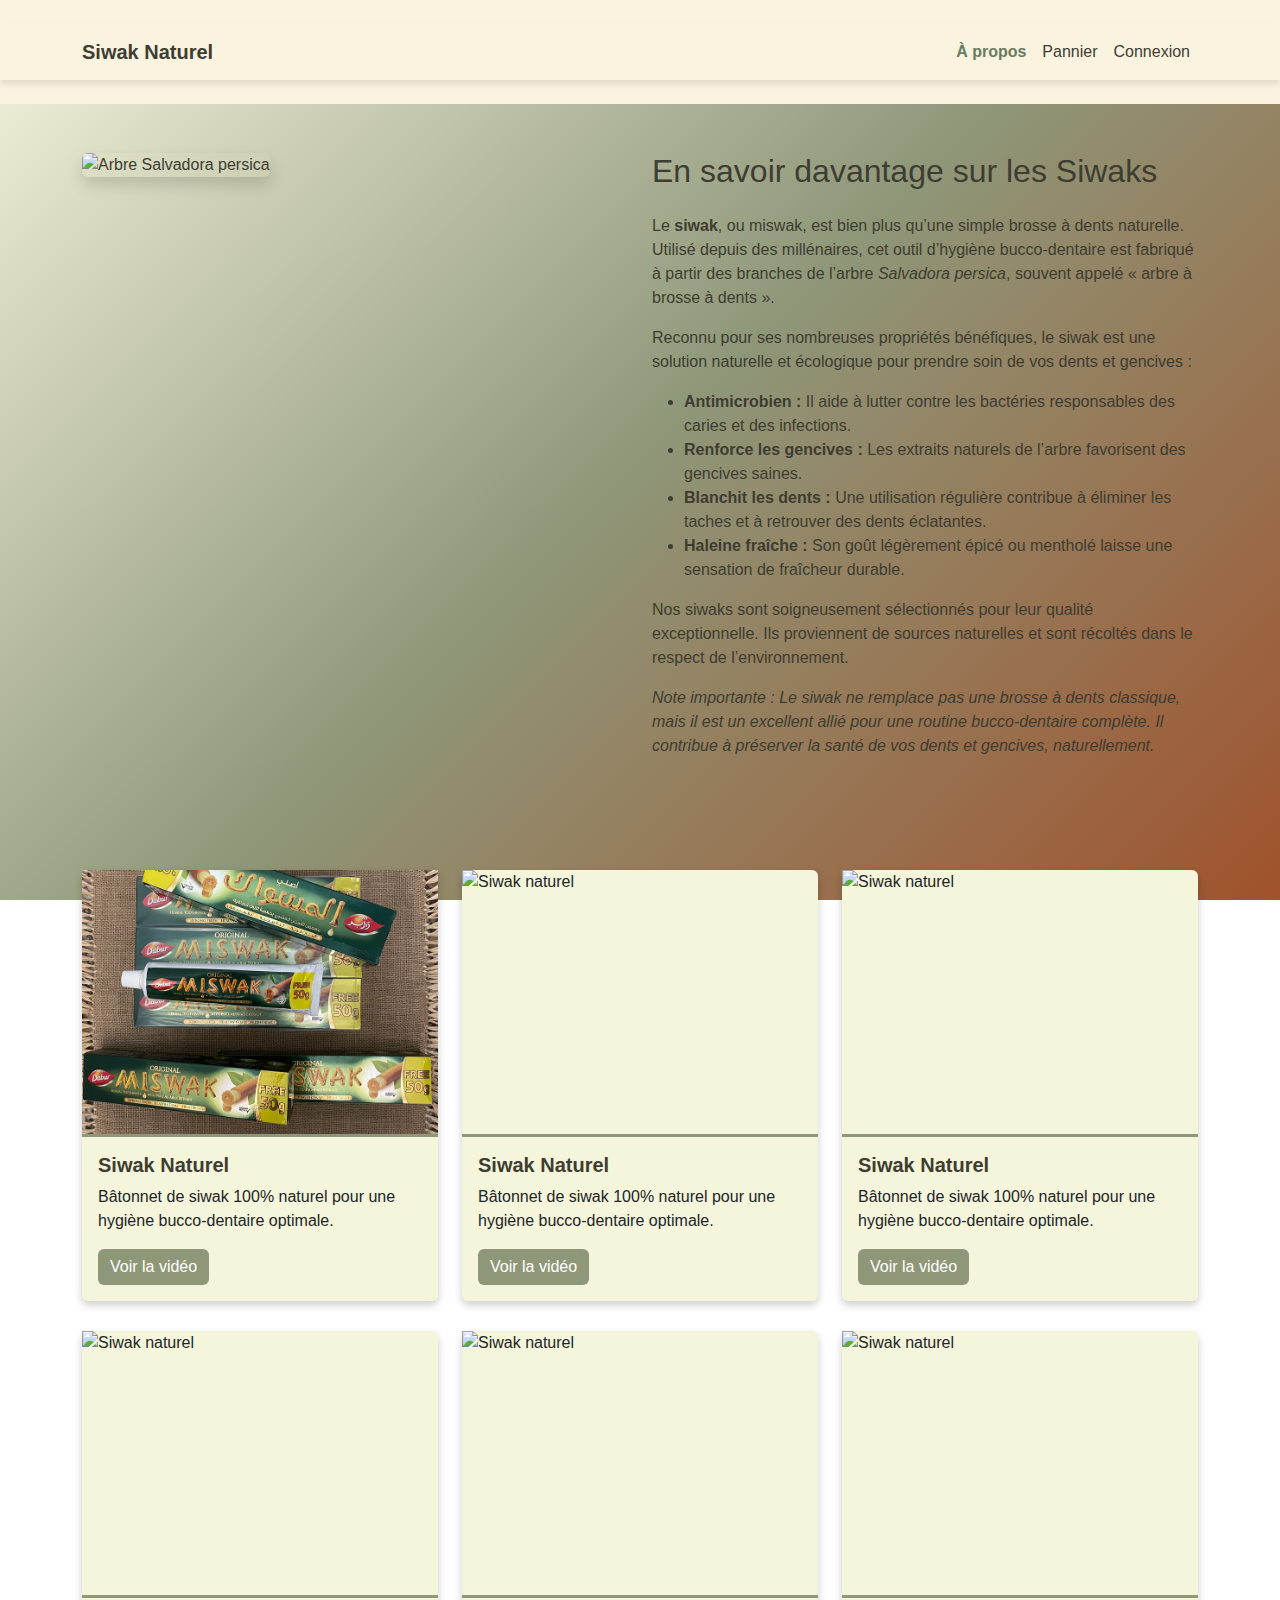
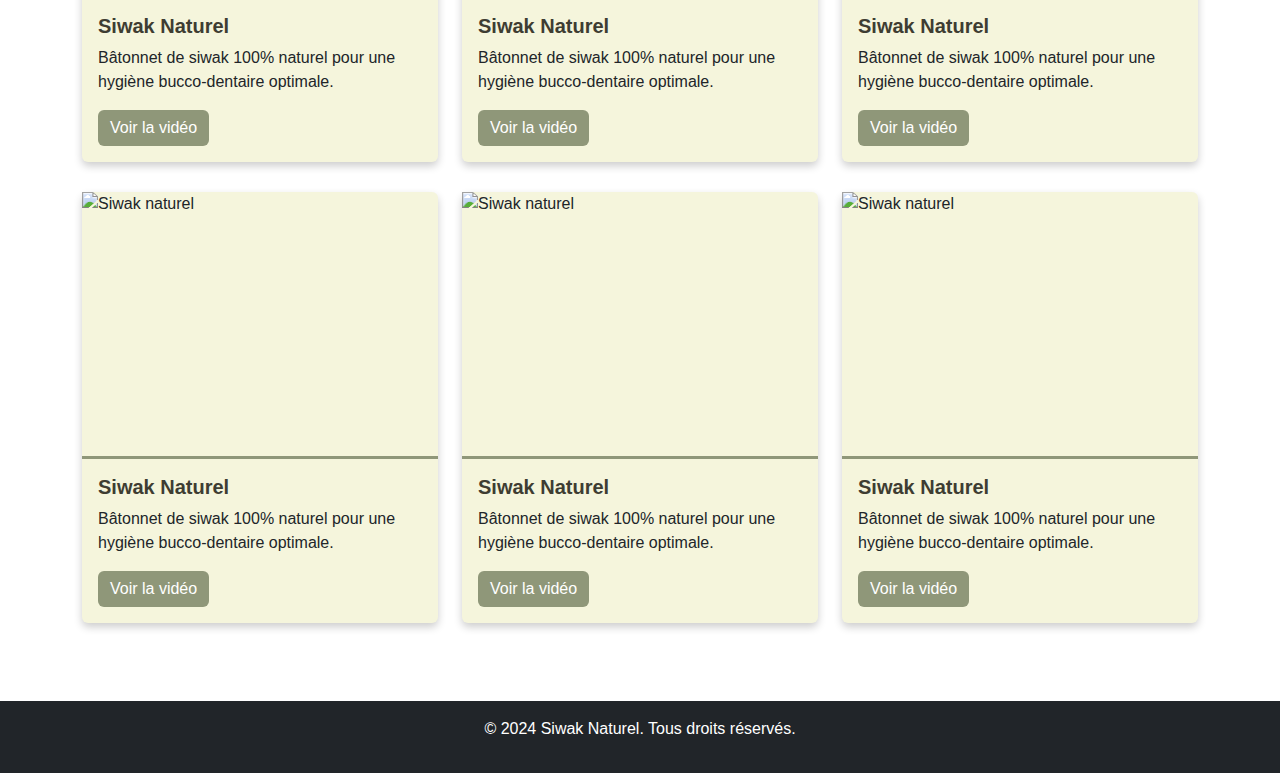
==== index.html @ 23291b92 "first commit" ====
<!DOCTYPE html>
<html lang="fr">

<head>
    <meta charset="UTF-8">
    <meta name="viewport" content="width=device-width, initial-scale=1.0">
    <title>E-commerce - Siwak</title>
    <link href="https://cdn.jsdelivr.net/npm/bootstrap@5.3.0-alpha1/dist/css/bootstrap.min.css" rel="stylesheet">
    <link rel="stylesheet" href="/css/style.css">
</head>

<body>
    <header class="custom-header text-white text-center py-4">
        <nav class="navbar navbar-expand-lg navbar-light custom-navbar">
            <div class="container">
                <a class="navbar-brand" href="#">Siwak Naturel</a>
                <button class="navbar-toggler" type="button" data-bs-toggle="collapse" data-bs-target="#navbarNav" aria-controls="navbarNav" aria-expanded="false" aria-label="Toggle navigation">
                    <span class="navbar-toggler-icon"></span>
                </button>
                <div class="collapse navbar-collapse" id="navbarNav">
                    <ul class="navbar-nav ms-auto">
                        <li class="nav-item">
                            <a class="nav-link active" href="#about">À propos</a>
                        </li>
                        <li class="nav-item">
                            <a class="nav-link" href="#products">Pannier</a>
                        </li>
                        <li class="nav-item">
                            <a class="nav-link" href="#contact">Connexion</a>
                        </li>
                    </ul>
                </div>
            </div>
        </nav>
        
    </header>

    <section id="about" class="py-5">
        <div class="container">
            <div class="row">
                <div class="col-md-6">
                    <img src="https://img.freepik.com/photos-premium/arbre-fleurs-qui-disent-pale-lui_1257213-5179.jpg?w=360" alt="Arbre Salvadora persica" class="img-fluid rounded shadow">
                </div>
                <div class="col-md-6">
                    <h2 class="mb-4">En savoir davantage sur les Siwaks</h2>
                    <p>
                        Le <strong>siwak</strong>, ou miswak, est bien plus qu’une simple brosse à dents naturelle.
                        Utilisé depuis des millénaires, cet outil d’hygiène bucco-dentaire est fabriqué à partir des
                        branches de l’arbre <em>Salvadora persica</em>, souvent appelé « arbre à brosse à dents ».
                    </p>
                    <p>
                        Reconnu pour ses nombreuses propriétés bénéfiques, le siwak est une solution naturelle et
                        écologique pour prendre soin de vos dents et gencives :
                    </p>
                    <ul>
                        <li><strong>Antimicrobien :</strong> Il aide à lutter contre les bactéries responsables des
                            caries et des infections.</li>
                        <li><strong>Renforce les gencives :</strong> Les extraits naturels de l’arbre favorisent des
                            gencives saines.</li>
                        <li><strong>Blanchit les dents :</strong> Une utilisation régulière contribue à éliminer les
                            taches et à retrouver des dents éclatantes.</li>
                        <li><strong>Haleine fraîche :</strong> Son goût légèrement épicé ou mentholé laisse une
                            sensation de fraîcheur durable.</li>
                    </ul>
                    <p>
                        Nos siwaks sont soigneusement sélectionnés pour leur qualité exceptionnelle. Ils proviennent de
                        sources naturelles et sont récoltés dans le respect de l’environnement.
                    </p>
                    <p class="fst-italic">
                        Note importante : Le siwak ne remplace pas une brosse à dents classique, mais il est un
                        excellent allié pour une routine bucco-dentaire complète. Il contribue à préserver la santé de
                        vos dents et gencives, naturellement.
                    </p>
                </div>
            </div>
    </section>

    <main class="container my-5">
        <div class="row">
            <div class="col-md-4">
                <div class="card">
                    <div class="product-image">
                        <img src="/image/dentifrice.webp" class="img-default" alt="Siwak naturel">
                        <img src="/image/dent.webp" class="img-hover" alt="Siwak naturel - vue différente">
                    </div>
                    <div class="card-body">
                        <h5 class="card-title">Siwak Naturel</h5>
                        <p class="card-text">Bâtonnet de siwak 100% naturel pour une hygiène bucco-dentaire optimale.</p>
                        <a href="assets/siwak1.mp4" target="_blank" class="btn btn-primary">Voir la vidéo</a>
                    </div>
                </div>
            </div>
            

            <div class="col-md-4">
                <div class="card">
                    <div class="product-image">
                        <img src="assets/siwak1.jpg" class="img-default" alt="Siwak naturel">
                        <img src="assets/siwak-hover1.jpg" class="img-hover" alt="Siwak naturel - vue différente">
                    </div>
                    <div class="card-body">
                        <h5 class="card-title">Siwak Naturel</h5>
                        <p class="card-text">Bâtonnet de siwak 100% naturel pour une hygiène bucco-dentaire optimale.</p>
                        <a href="assets/siwak1.mp4" target="_blank" class="btn btn-primary">Voir la vidéo</a>
                    </div>
                </div>
            </div>
            

            <div class="col-md-4">
                <div class="card">
                    <div class="product-image">
                        <img src="assets/siwak1.jpg" class="img-default" alt="Siwak naturel">
                        <img src="assets/siwak-hover1.jpg" class="img-hover" alt="Siwak naturel - vue différente">
                    </div>
                    <div class="card-body">
                        <h5 class="card-title">Siwak Naturel</h5>
                        <p class="card-text">Bâtonnet de siwak 100% naturel pour une hygiène bucco-dentaire optimale.</p>
                        <a href="assets/siwak1.mp4" target="_blank" class="btn btn-primary">Voir la vidéo</a>
                    </div>
                </div>
            </div>
            

            <div class="col-md-4">
                <div class="card">
                    <div class="product-image">
                        <img src="assets/siwak1.jpg" class="img-default" alt="Siwak naturel">
                        <img src="assets/siwak-hover1.jpg" class="img-hover" alt="Siwak naturel - vue différente">
                    </div>
                    <div class="card-body">
                        <h5 class="card-title">Siwak Naturel</h5>
                        <p class="card-text">Bâtonnet de siwak 100% naturel pour une hygiène bucco-dentaire optimale.</p>
                        <a href="assets/siwak1.mp4" target="_blank" class="btn btn-primary">Voir la vidéo</a>
                    </div>
                </div>
            </div>
            

            <div class="col-md-4">
                <div class="card">
                    <div class="product-image">
                        <img src="assets/siwak1.jpg" class="img-default" alt="Siwak naturel">
                        <img src="assets/siwak-hover1.jpg" class="img-hover" alt="Siwak naturel - vue différente">
                    </div>
                    <div class="card-body">
                        <h5 class="card-title">Siwak Naturel</h5>
                        <p class="card-text">Bâtonnet de siwak 100% naturel pour une hygiène bucco-dentaire optimale.</p>
                        <a href="assets/siwak1.mp4" target="_blank" class="btn btn-primary">Voir la vidéo</a>
                    </div>
                </div>
            </div>
            

            <div class="col-md-4">
                <div class="card">
                    <div class="product-image">
                        <img src="assets/siwak1.jpg" class="img-default" alt="Siwak naturel">
                        <img src="assets/siwak-hover1.jpg" class="img-hover" alt="Siwak naturel - vue différente">
                    </div>
                    <div class="card-body">
                        <h5 class="card-title">Siwak Naturel</h5>
                        <p class="card-text">Bâtonnet de siwak 100% naturel pour une hygiène bucco-dentaire optimale.</p>
                        <a href="assets/siwak1.mp4" target="_blank" class="btn btn-primary">Voir la vidéo</a>
                    </div>
                </div>
            </div>
            

            <div class="col-md-4">
                <div class="card">
                    <div class="product-image">
                        <img src="assets/siwak1.jpg" class="img-default" alt="Siwak naturel">
                        <img src="assets/siwak-hover1.jpg" class="img-hover" alt="Siwak naturel - vue différente">
                    </div>
                    <div class="card-body">
                        <h5 class="card-title">Siwak Naturel</h5>
                        <p class="card-text">Bâtonnet de siwak 100% naturel pour une hygiène bucco-dentaire optimale.</p>
                        <a href="assets/siwak1.mp4" target="_blank" class="btn btn-primary">Voir la vidéo</a>
                    </div>
                </div>
            </div>
            

            <div class="col-md-4">
                <div class="card">
                    <div class="product-image">
                        <img src="assets/siwak1.jpg" class="img-default" alt="Siwak naturel">
                        <img src="assets/siwak-hover1.jpg" class="img-hover" alt="Siwak naturel - vue différente">
                    </div>
                    <div class="card-body">
                        <h5 class="card-title">Siwak Naturel</h5>
                        <p class="card-text">Bâtonnet de siwak 100% naturel pour une hygiène bucco-dentaire optimale.</p>
                        <a href="assets/siwak1.mp4" target="_blank" class="btn btn-primary">Voir la vidéo</a>
                    </div>
                </div>
            </div>
            

            <div class="col-md-4">
                <div class="card">
                    <div class="product-image">
                        <img src="assets/siwak1.jpg" class="img-default" alt="Siwak naturel">
                        <img src="assets/siwak-hover1.jpg" class="img-hover" alt="Siwak naturel - vue différente">
                    </div>
                    <div class="card-body">
                        <h5 class="card-title">Siwak Naturel</h5>
                        <p class="card-text">Bâtonnet de siwak 100% naturel pour une hygiène bucco-dentaire optimale.</p>
                        <a href="assets/siwak1.mp4" target="_blank" class="btn btn-primary">Voir la vidéo</a>
                    </div>
                </div>
            </div>
            
        </div>
    </main>

    <footer class="bg-dark text-white text-center py-3">
        <p>&copy; 2024 Siwak Naturel. Tous droits réservés.</p>
    </footer>
    <script src="https://cdn.jsdelivr.net/npm/bootstrap@5.3.0-alpha1/dist/js/bootstrap.bundle.min.js"></script>
    <script src="script.js"></script>
</body>

</html>
---- css/style.css ----
body {
    font-family: 'Arial', sans-serif;
    background: linear-gradient(135deg, #f5f5dc, #8f9779, #a0522d);
    background-attachment: fixed;
    background-size: cover;
    color: #3e3d32; /* Couleur de texte naturel */
}



.custom-header {
    background-color: #faf3e0; /* Beige clair */
    color: #3e3d32; /* Marron foncé pour le texte */
}


.custom-navbar {
    background-color: #faf3e0; /* Beige clair */
    box-shadow: 0 4px 6px rgba(0, 0, 0, 0.1);
}

.custom-navbar .navbar-brand {
    color: #3e3d32; /* Marron foncé */
    font-weight: bold;
}

.custom-navbar .nav-link {
    color: #3e3d32; /* Marron foncé */
    transition: color 0.3s ease;
}

.custom-navbar .nav-link:hover {
    color: #8f9779; /* Vert olive */
}

.custom-navbar .nav-link.active {
    color: #6b7b5f; /* Vert olive foncé */
    font-weight: bold;
}

.navbar-toggler {
    border-color: #8f9779; /* Vert olive pour le bouton burger */
}

.navbar-toggler-icon {
    background-image: linear-gradient(#3e3d32, #3e3d32); /* Marron foncé */
}


footer {
    background-color: #3e3d32; /* Marron foncé */
    color: #ffffff;
}

.card {
    border: none;
    background-color: #f5f5dc; /* Beige clair */
    box-shadow: 0 4px 8px rgba(0, 0, 0, 0.2);
    transition: transform 0.3s ease, box-shadow 0.3s ease;
    margin-bottom: 30px;
}

.card:hover {
    transform: scale(1.05);
    box-shadow: 0 8px 16px rgba(0, 0, 0, 0.3);
}

.card-title {
    color: #3e3d32; /* Couleur de texte naturel */
    font-weight: bold;
}

.card img {
    height: 200px;
    object-fit: cover;
    border-bottom: 3px solid #8f9779; /* Ligne décorative */
}

.btn-primary {
    background-color: #8f9779; /* Vert olive */
    border: none;
    transition: background-color 0.3s ease;
}

.btn-primary:hover {
    background-color: #6b7b5f; /* Variation plus foncée */
}

.product-image {
    position: relative;
    width: 100%;
    height: 0;
    padding-bottom: 75%; /* Ratio 4:3 */
    overflow: hidden;
}

.product-image img {
    position: absolute;
    top: 0;
    left: 0;
    width: 100%;
    height: 100%;
    object-fit: cover;
    transition: opacity 0.3s ease-in-out;
}

.product-image .img-hover {
    opacity: 0; /* Cacher l'image de survol par défaut */
}

.product-image:hover .img-default {
    opacity: 0; /* Cacher l'image par défaut au survol */
}

.product-image:hover .img-hover {
    opacity: 1; /* Afficher l'image de survol */
}
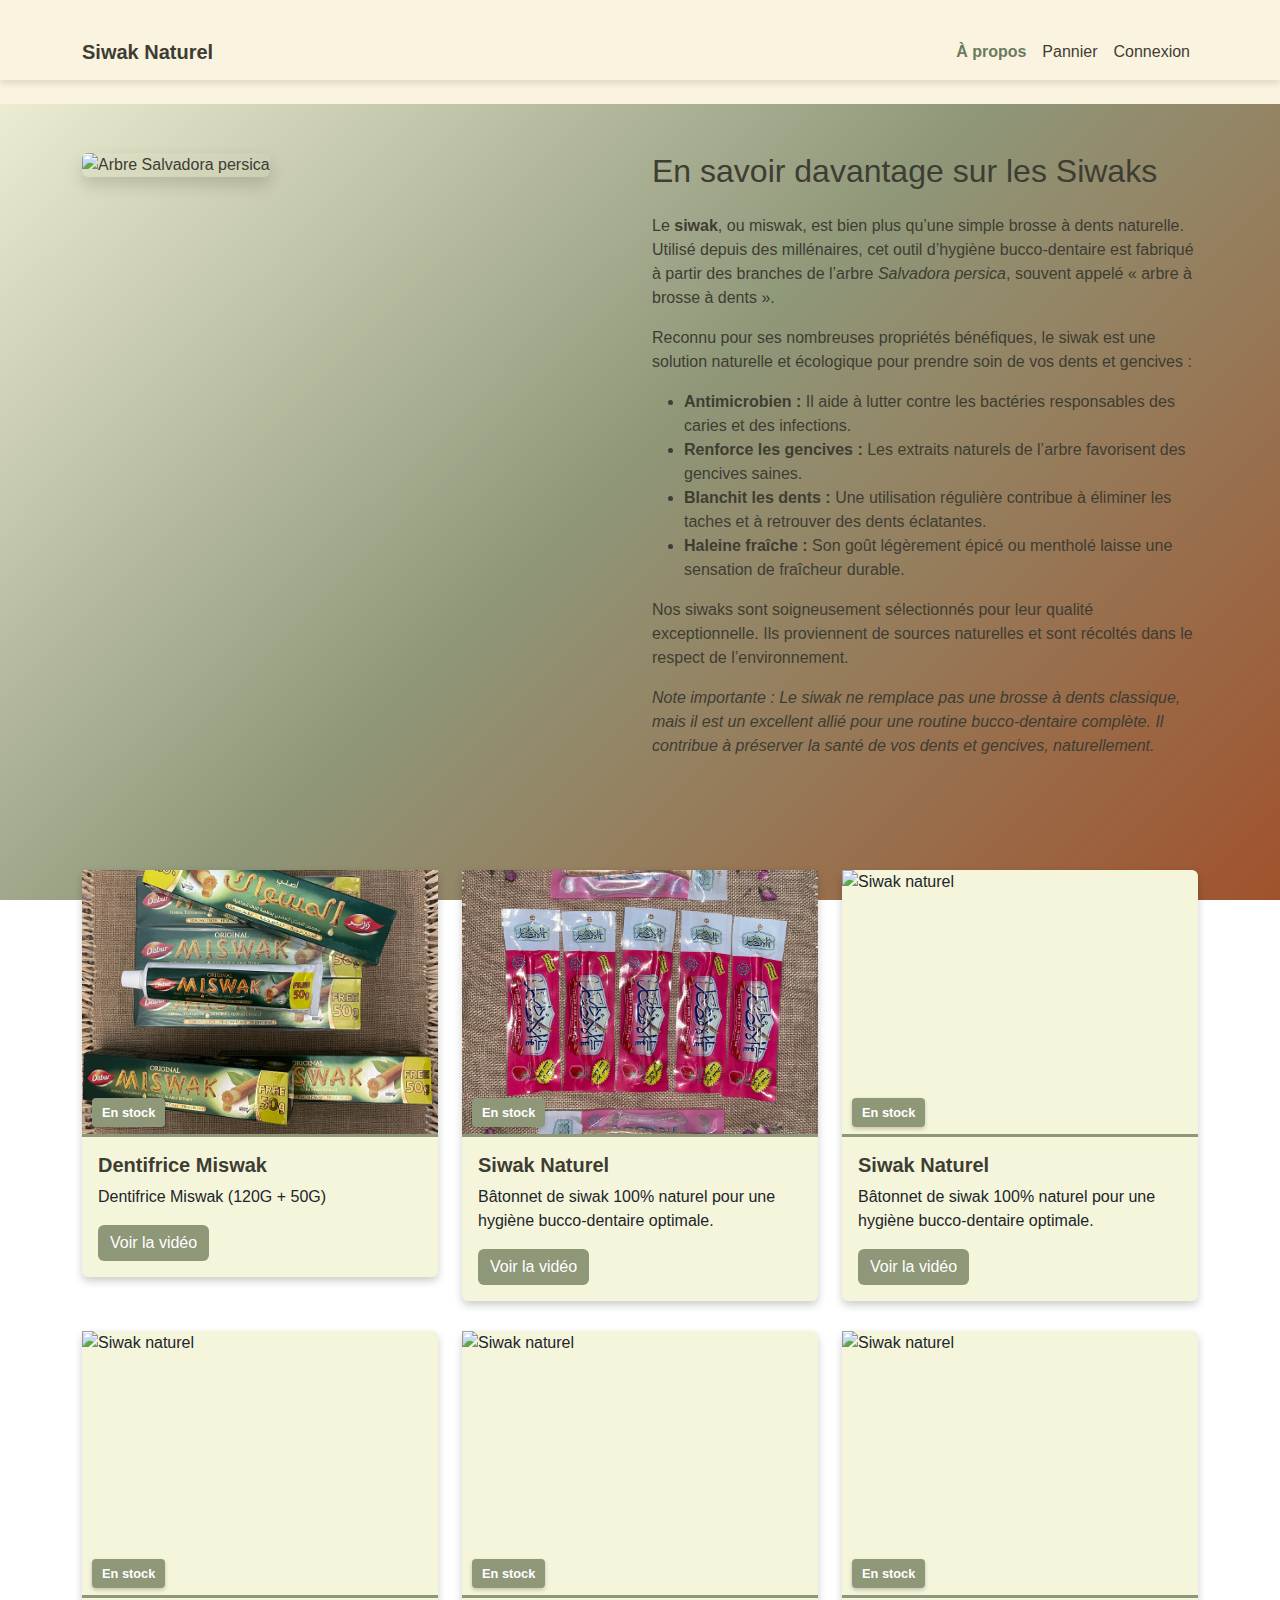
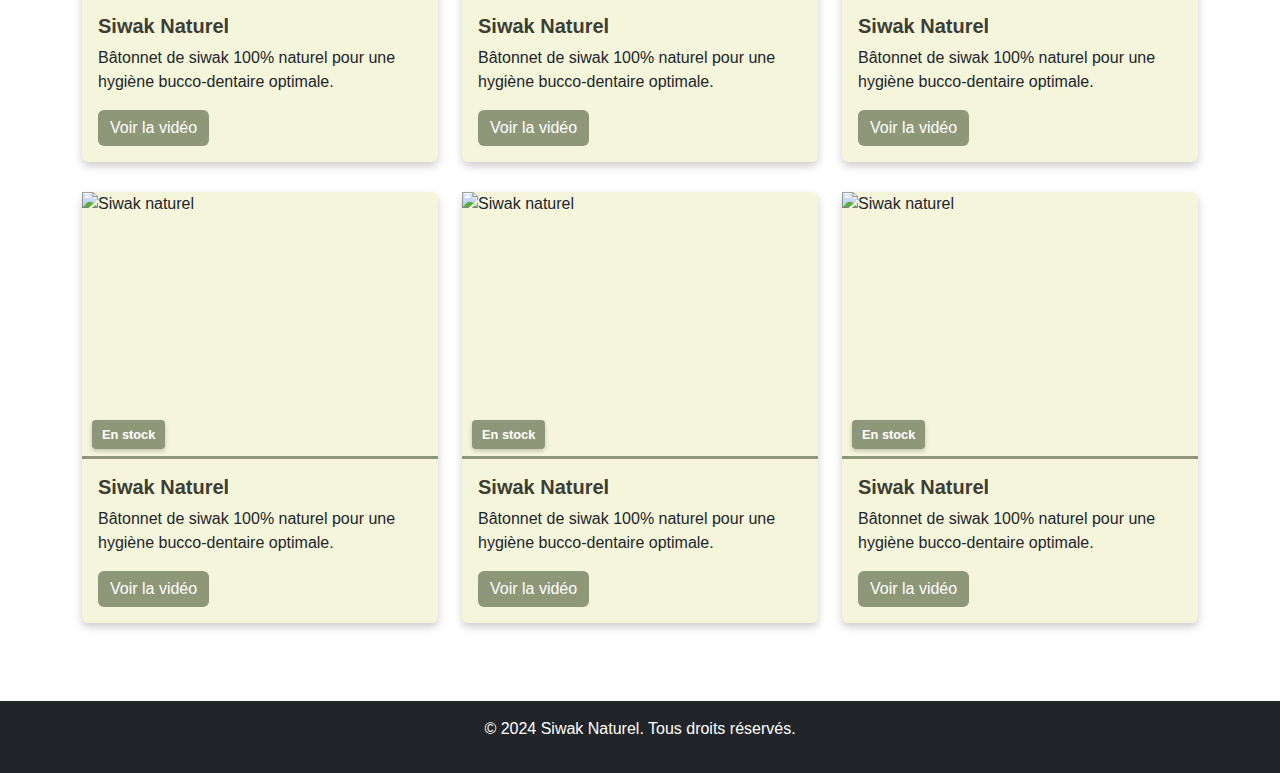
==== commit 62c25baa: "modif" ====
--- a/index.html
+++ b/index.html
@@ -80,128 +80,137 @@
             <div class="col-md-4">
                 <div class="card">
                     <div class="product-image">
-                        <img src="/image/dentifrice.webp" class="img-default" alt="Siwak naturel">
+                        <img src="/image/dentifrice.webp" class="img-default" alt="dentifrice miswak">
                         <img src="/image/dent.webp" class="img-hover" alt="Siwak naturel - vue différente">
-                    </div>
-                    <div class="card-body">
-                        <h5 class="card-title">Siwak Naturel</h5>
-                        <p class="card-text">Bâtonnet de siwak 100% naturel pour une hygiène bucco-dentaire optimale.</p>
-                        <a href="assets/siwak1.mp4" target="_blank" class="btn btn-primary">Voir la vidéo</a>
-                    </div>
-                </div>
-            </div>
-            
-
-            <div class="col-md-4">
-                <div class="card">
-                    <div class="product-image">
-                        <img src="assets/siwak1.jpg" class="img-default" alt="Siwak naturel">
-                        <img src="assets/siwak-hover1.jpg" class="img-hover" alt="Siwak naturel - vue différente">
-                    </div>
-                    <div class="card-body">
-                        <h5 class="card-title">Siwak Naturel</h5>
-                        <p class="card-text">Bâtonnet de siwak 100% naturel pour une hygiène bucco-dentaire optimale.</p>
-                        <a href="assets/siwak1.mp4" target="_blank" class="btn btn-primary">Voir la vidéo</a>
-                    </div>
-                </div>
-            </div>
-            
-
-            <div class="col-md-4">
-                <div class="card">
-                    <div class="product-image">
-                        <img src="assets/siwak1.jpg" class="img-default" alt="Siwak naturel">
-                        <img src="assets/siwak-hover1.jpg" class="img-hover" alt="Siwak naturel - vue différente">
-                    </div>
-                    <div class="card-body">
-                        <h5 class="card-title">Siwak Naturel</h5>
-                        <p class="card-text">Bâtonnet de siwak 100% naturel pour une hygiène bucco-dentaire optimale.</p>
-                        <a href="assets/siwak1.mp4" target="_blank" class="btn btn-primary">Voir la vidéo</a>
-                    </div>
-                </div>
-            </div>
-            
-
-            <div class="col-md-4">
-                <div class="card">
-                    <div class="product-image">
-                        <img src="assets/siwak1.jpg" class="img-default" alt="Siwak naturel">
-                        <img src="assets/siwak-hover1.jpg" class="img-hover" alt="Siwak naturel - vue différente">
-                    </div>
-                    <div class="card-body">
-                        <h5 class="card-title">Siwak Naturel</h5>
-                        <p class="card-text">Bâtonnet de siwak 100% naturel pour une hygiène bucco-dentaire optimale.</p>
-                        <a href="assets/siwak1.mp4" target="_blank" class="btn btn-primary">Voir la vidéo</a>
-                    </div>
-                </div>
-            </div>
-            
-
-            <div class="col-md-4">
-                <div class="card">
-                    <div class="product-image">
-                        <img src="assets/siwak1.jpg" class="img-default" alt="Siwak naturel">
-                        <img src="assets/siwak-hover1.jpg" class="img-hover" alt="Siwak naturel - vue différente">
-                    </div>
-                    <div class="card-body">
-                        <h5 class="card-title">Siwak Naturel</h5>
-                        <p class="card-text">Bâtonnet de siwak 100% naturel pour une hygiène bucco-dentaire optimale.</p>
-                        <a href="assets/siwak1.mp4" target="_blank" class="btn btn-primary">Voir la vidéo</a>
-                    </div>
-                </div>
-            </div>
-            
-
-            <div class="col-md-4">
-                <div class="card">
-                    <div class="product-image">
-                        <img src="assets/siwak1.jpg" class="img-default" alt="Siwak naturel">
-                        <img src="assets/siwak-hover1.jpg" class="img-hover" alt="Siwak naturel - vue différente">
-                    </div>
-                    <div class="card-body">
-                        <h5 class="card-title">Siwak Naturel</h5>
-                        <p class="card-text">Bâtonnet de siwak 100% naturel pour une hygiène bucco-dentaire optimale.</p>
-                        <a href="assets/siwak1.mp4" target="_blank" class="btn btn-primary">Voir la vidéo</a>
-                    </div>
-                </div>
-            </div>
-            
-
-            <div class="col-md-4">
-                <div class="card">
-                    <div class="product-image">
-                        <img src="assets/siwak1.jpg" class="img-default" alt="Siwak naturel">
-                        <img src="assets/siwak-hover1.jpg" class="img-hover" alt="Siwak naturel - vue différente">
-                    </div>
-                    <div class="card-body">
-                        <h5 class="card-title">Siwak Naturel</h5>
-                        <p class="card-text">Bâtonnet de siwak 100% naturel pour une hygiène bucco-dentaire optimale.</p>
-                        <a href="assets/siwak1.mp4" target="_blank" class="btn btn-primary">Voir la vidéo</a>
-                    </div>
-                </div>
-            </div>
-            
-
-            <div class="col-md-4">
-                <div class="card">
-                    <div class="product-image">
-                        <img src="assets/siwak1.jpg" class="img-default" alt="Siwak naturel">
-                        <img src="assets/siwak-hover1.jpg" class="img-hover" alt="Siwak naturel - vue différente">
-                    </div>
-                    <div class="card-body">
-                        <h5 class="card-title">Siwak Naturel</h5>
-                        <p class="card-text">Bâtonnet de siwak 100% naturel pour une hygiène bucco-dentaire optimale.</p>
-                        <a href="assets/siwak1.mp4" target="_blank" class="btn btn-primary">Voir la vidéo</a>
-                    </div>
-                </div>
-            </div>
-            
-
-            <div class="col-md-4">
-                <div class="card">
-                    <div class="product-image">
-                        <img src="assets/siwak1.jpg" class="img-default" alt="Siwak naturel">
-                        <img src="assets/siwak-hover1.jpg" class="img-hover" alt="Siwak naturel - vue différente">
+                        <div class="stock-label">En stock</div>
+                    </div>
+                    <div class="card-body">
+                        <h5 class="card-title">Dentifrice Miswak</h5>
+                        <p class="card-text">Dentifrice Miswak (120G + 50G)</p>
+                        <a href="assets/siwak1.mp4" target="_blank" class="btn btn-primary">Voir la vidéo</a>
+                    </div>
+                </div>
+            </div>
+            
+
+            <div class="col-md-4">
+                <div class="card">
+                    <div class="product-image">
+                        <img src="/image/fraise.webp" class="img-default" alt="Siwak gouts fraise">
+                        <img src="/image/dent.webp" class="img-hover" alt="Siwak naturel - vue différente">
+                        <div class="stock-label">En stock</div>
+                    </div>
+                    <div class="card-body">
+                        <h5 class="card-title">Siwak Naturel</h5>
+                        <p class="card-text">Bâtonnet de siwak 100% naturel pour une hygiène bucco-dentaire optimale.</p>
+                        <a href="assets/siwak1.mp4" target="_blank" class="btn btn-primary">Voir la vidéo</a>
+                    </div>
+                </div>
+            </div>
+            
+
+            <div class="col-md-4">
+                <div class="card">
+                    <div class="product-image">
+                        <img src="assets/siwak1.jpg" class="img-default" alt="Siwak naturel">
+                        <img src="assets/siwak-hover1.jpg" class="img-hover" alt="Siwak naturel - vue différente">
+                        <div class="stock-label">En stock</div>
+                    </div>
+                    <div class="card-body">
+                        <h5 class="card-title">Siwak Naturel</h5>
+                        <p class="card-text">Bâtonnet de siwak 100% naturel pour une hygiène bucco-dentaire optimale.</p>
+                        <a href="assets/siwak1.mp4" target="_blank" class="btn btn-primary">Voir la vidéo</a>
+                    </div>
+                </div>
+            </div>
+            
+
+            <div class="col-md-4">
+                <div class="card">
+                    <div class="product-image">
+                        <img src="assets/siwak1.jpg" class="img-default" alt="Siwak naturel">
+                        <img src="assets/siwak-hover1.jpg" class="img-hover" alt="Siwak naturel - vue différente">
+                        <div class="stock-label">En stock</div>
+                    </div>
+                    <div class="card-body">
+                        <h5 class="card-title">Siwak Naturel</h5>
+                        <p class="card-text">Bâtonnet de siwak 100% naturel pour une hygiène bucco-dentaire optimale.</p>
+                        <a href="assets/siwak1.mp4" target="_blank" class="btn btn-primary">Voir la vidéo</a>
+                    </div>
+                </div>
+            </div>
+            
+
+            <div class="col-md-4">
+                <div class="card">
+                    <div class="product-image">
+                        <img src="assets/siwak1.jpg" class="img-default" alt="Siwak naturel">
+                        <img src="assets/siwak-hover1.jpg" class="img-hover" alt="Siwak naturel - vue différente">
+                        <div class="stock-label">En stock</div>
+                    </div>
+                    <div class="card-body">
+                        <h5 class="card-title">Siwak Naturel</h5>
+                        <p class="card-text">Bâtonnet de siwak 100% naturel pour une hygiène bucco-dentaire optimale.</p>
+                        <a href="assets/siwak1.mp4" target="_blank" class="btn btn-primary">Voir la vidéo</a>
+                    </div>
+                </div>
+            </div>
+            
+
+            <div class="col-md-4">
+                <div class="card">
+                    <div class="product-image">
+                        <img src="assets/siwak1.jpg" class="img-default" alt="Siwak naturel">
+                        <img src="assets/siwak-hover1.jpg" class="img-hover" alt="Siwak naturel - vue différente">
+                        <div class="stock-label">En stock</div>
+                    </div>
+                    <div class="card-body">
+                        <h5 class="card-title">Siwak Naturel</h5>
+                        <p class="card-text">Bâtonnet de siwak 100% naturel pour une hygiène bucco-dentaire optimale.</p>
+                        <a href="assets/siwak1.mp4" target="_blank" class="btn btn-primary">Voir la vidéo</a>
+                    </div>
+                </div>
+            </div>
+            
+
+            <div class="col-md-4">
+                <div class="card">
+                    <div class="product-image">
+                        <img src="assets/siwak1.jpg" class="img-default" alt="Siwak naturel">
+                        <img src="assets/siwak-hover1.jpg" class="img-hover" alt="Siwak naturel - vue différente">
+                        <div class="stock-label">En stock</div>
+                    </div>
+                    <div class="card-body">
+                        <h5 class="card-title">Siwak Naturel</h5>
+                        <p class="card-text">Bâtonnet de siwak 100% naturel pour une hygiène bucco-dentaire optimale.</p>
+                        <a href="assets/siwak1.mp4" target="_blank" class="btn btn-primary">Voir la vidéo</a>
+                    </div>
+                </div>
+            </div>
+            
+
+            <div class="col-md-4">
+                <div class="card">
+                    <div class="product-image">
+                        <img src="assets/siwak1.jpg" class="img-default" alt="Siwak naturel">
+                        <img src="assets/siwak-hover1.jpg" class="img-hover" alt="Siwak naturel - vue différente">
+                        <div class="stock-label">En stock</div>
+                    </div>
+                    <div class="card-body">
+                        <h5 class="card-title">Siwak Naturel</h5>
+                        <p class="card-text">Bâtonnet de siwak 100% naturel pour une hygiène bucco-dentaire optimale.</p>
+                        <a href="assets/siwak1.mp4" target="_blank" class="btn btn-primary">Voir la vidéo</a>
+                    </div>
+                </div>
+            </div>
+            
+
+            <div class="col-md-4">
+                <div class="card">
+                    <div class="product-image">
+                        <img src="assets/siwak1.jpg" class="img-default" alt="Siwak naturel">
+                        <img src="assets/siwak-hover1.jpg" class="img-hover" alt="Siwak naturel - vue différente">
+                        <div class="stock-label">En stock</div>
                     </div>
                     <div class="card-body">
                         <h5 class="card-title">Siwak Naturel</h5>
--- a/css/style.css
+++ b/css/style.css
@@ -115,3 +115,16 @@
 .product-image:hover .img-hover {
     opacity: 1; /* Afficher l'image de survol */
 }
+
+.stock-label {
+    position: absolute;
+    bottom: 10px;
+    left: 10px;
+    background-color: #8f9779; /* Vert olive */
+    color: #fff; /* Texte blanc */
+    padding: 5px 10px;
+    font-size: 0.8rem;
+    font-weight: bold;
+    border-radius: 4px; /* Coins arrondis */
+    box-shadow: 0 2px 4px rgba(0, 0, 0, 0.2);
+}
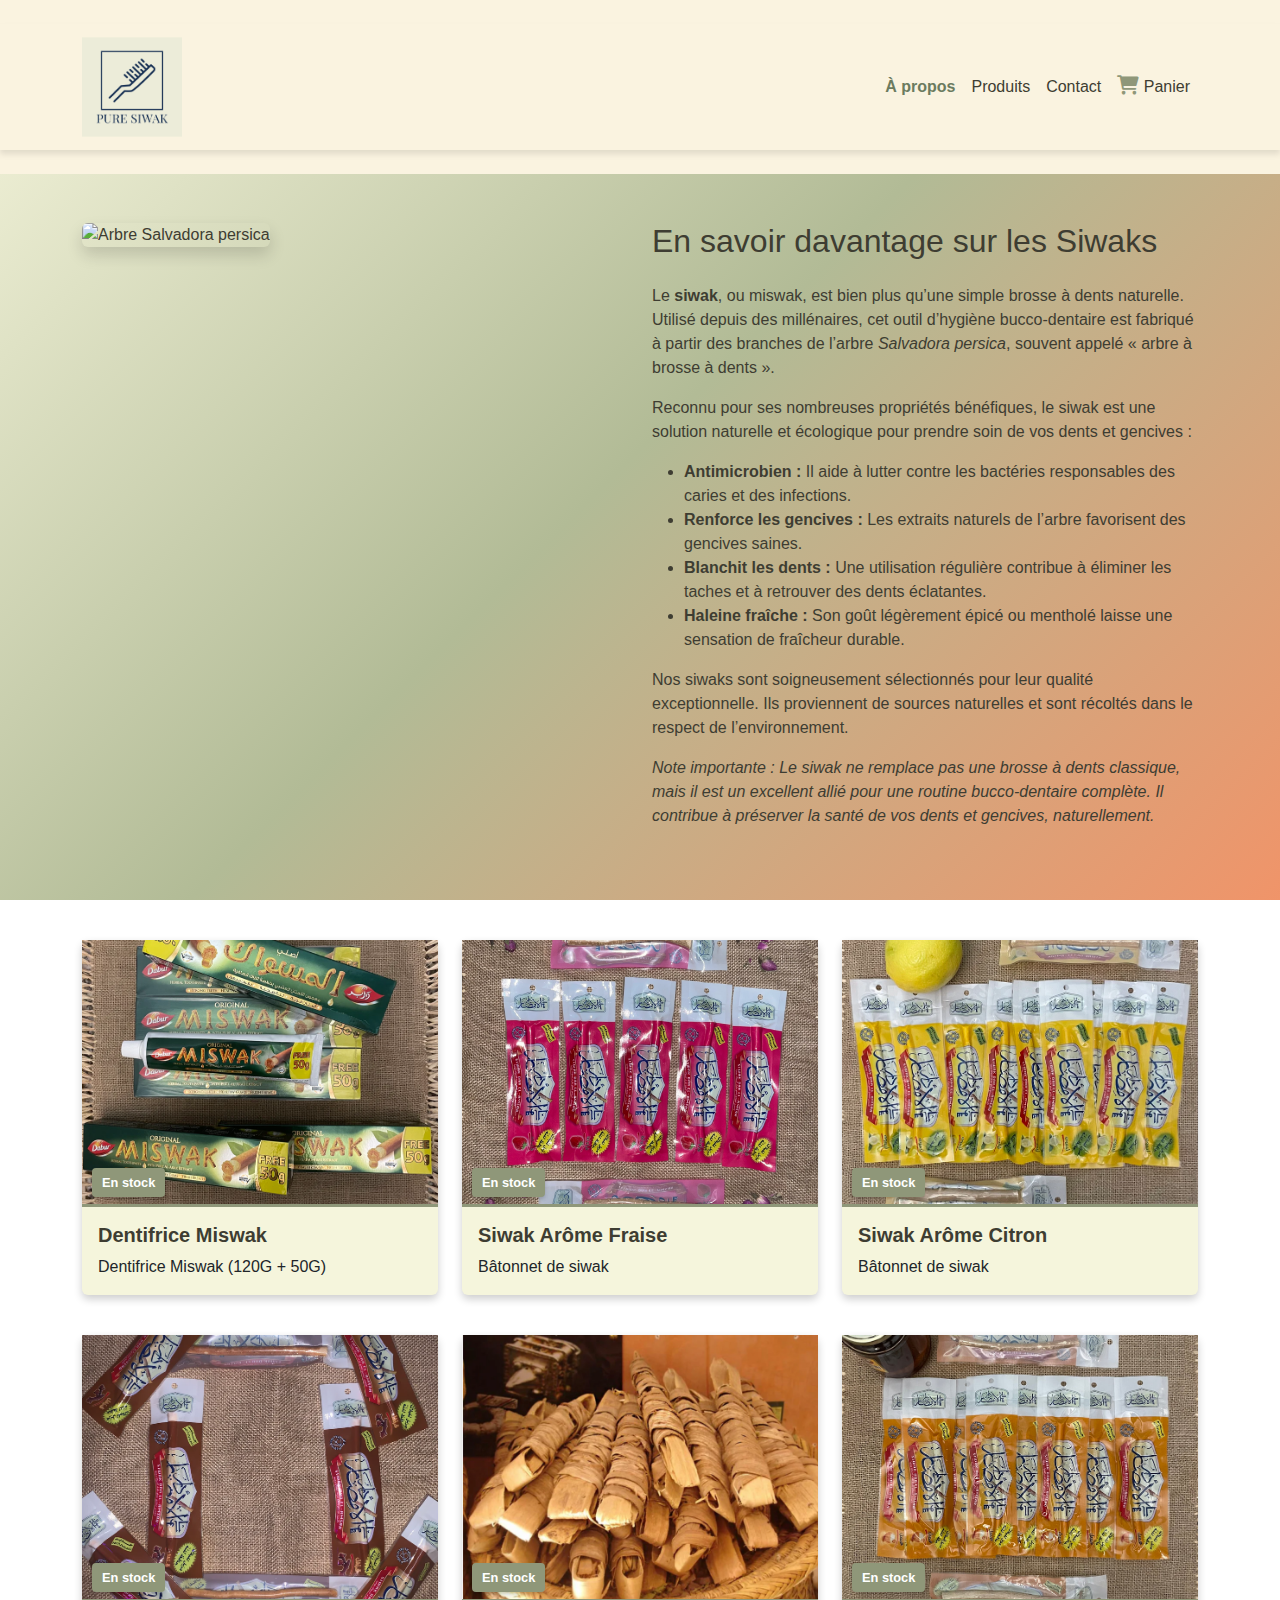
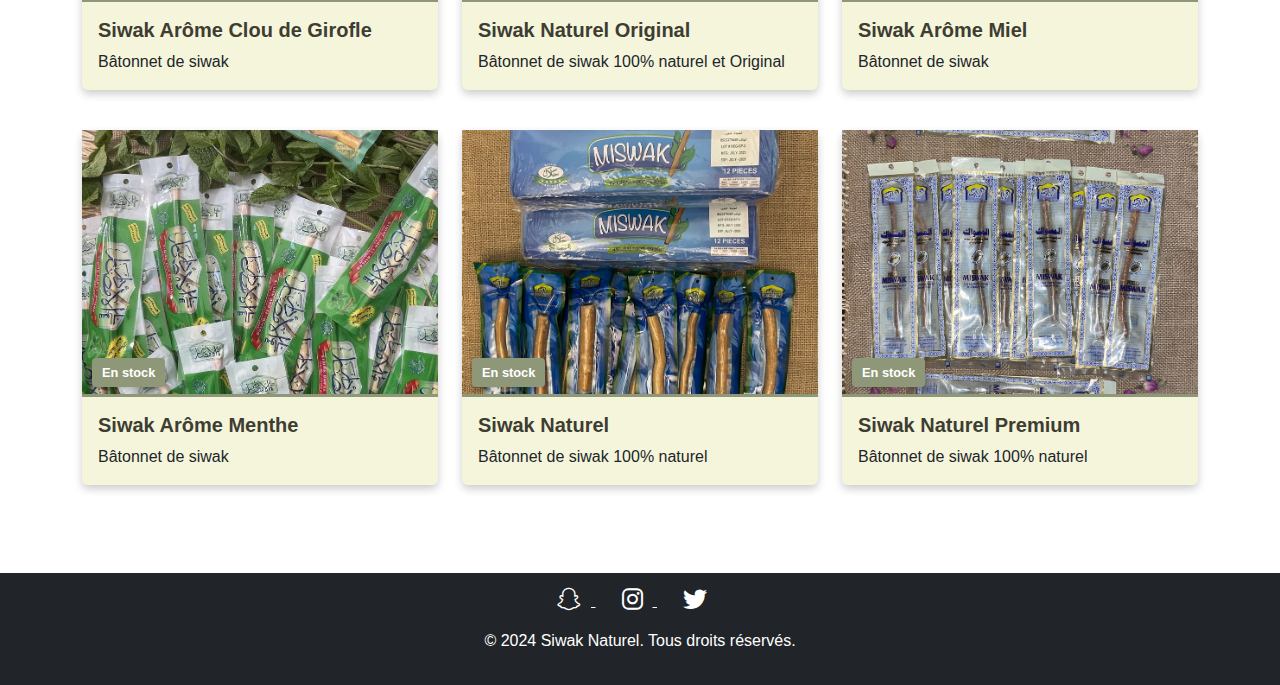
==== commit 778d89fa: "modif" ====
--- a/index.html
+++ b/index.html
@@ -6,6 +6,8 @@
     <meta name="viewport" content="width=device-width, initial-scale=1.0">
     <title>E-commerce - Siwak</title>
     <link href="https://cdn.jsdelivr.net/npm/bootstrap@5.3.0-alpha1/dist/css/bootstrap.min.css" rel="stylesheet">
+    <link rel="stylesheet" href="https://cdnjs.cloudflare.com/ajax/libs/font-awesome/6.0.0-beta3/css/all.min.css">
+
     <link rel="stylesheet" href="/css/style.css">
 </head>
 
@@ -13,7 +15,9 @@
     <header class="custom-header text-white text-center py-4">
         <nav class="navbar navbar-expand-lg navbar-light custom-navbar">
             <div class="container">
-                <a class="navbar-brand" href="#">Siwak Naturel</a>
+                <a class="navbar-brand" href="#">
+                    <img src="/image/logo-png.png" alt="Logo Siwak Naturel" class="navbar-logo">
+                </a>
                 <button class="navbar-toggler" type="button" data-bs-toggle="collapse" data-bs-target="#navbarNav" aria-controls="navbarNav" aria-expanded="false" aria-label="Toggle navigation">
                     <span class="navbar-toggler-icon"></span>
                 </button>
@@ -23,15 +27,21 @@
                             <a class="nav-link active" href="#about">À propos</a>
                         </li>
                         <li class="nav-item">
-                            <a class="nav-link" href="#products">Pannier</a>
-                        </li>
-                        <li class="nav-item">
-                            <a class="nav-link" href="#contact">Connexion</a>
+                            <a class="nav-link" href="#products">Produits</a>
+                        </li>
+                        <li class="nav-item">
+                            <a class="nav-link" href="#contact">Contact</a>
+                        </li>
+                        <li class="nav-item">
+                            <a class="nav-link" href="#cart">
+                                <i class="fas fa-shopping-cart"></i> Panier
+                            </a>
                         </li>
                     </ul>
                 </div>
             </div>
         </nav>
+        
         
     </header>
 
@@ -81,141 +91,132 @@
                 <div class="card">
                     <div class="product-image">
                         <img src="/image/dentifrice.webp" class="img-default" alt="dentifrice miswak">
-                        <img src="/image/dent.webp" class="img-hover" alt="Siwak naturel - vue différente">
+                        <img src="/image/dent.webp" class="img-hover" alt="dent avec et sans Siwak">
                         <div class="stock-label">En stock</div>
                     </div>
                     <div class="card-body">
                         <h5 class="card-title">Dentifrice Miswak</h5>
                         <p class="card-text">Dentifrice Miswak (120G + 50G)</p>
-                        <a href="assets/siwak1.mp4" target="_blank" class="btn btn-primary">Voir la vidéo</a>
-                    </div>
-                </div>
-            </div>
-            
-
-            <div class="col-md-4">
-                <div class="card">
-                    <div class="product-image">
-                        <img src="/image/fraise.webp" class="img-default" alt="Siwak gouts fraise">
-                        <img src="/image/dent.webp" class="img-hover" alt="Siwak naturel - vue différente">
+                    </div>
+                </div>
+            </div>
+            
+
+            <div class="col-md-4">
+                <div class="card">
+                    <div class="product-image">
+                        <img src="/image/fraise.webp" class="img-default" alt="Siwak arôme fraise">
+                        <img src="/image/dent.webp" class="img-hover" alt="dent avec et sans Siwak">
+                        <div class="stock-label">En stock</div>
+                    </div>
+                    <div class="card-body">
+                        <h5 class="card-title">Siwak Arôme Fraise</h5>
+                        <p class="card-text">Bâtonnet de siwak</p>
+                    </div>
+                </div>
+            </div>
+            
+
+            <div class="col-md-4">
+                <div class="card">
+                    <div class="product-image">
+                        <img src="/image/citron.webp" class="img-default" alt="Siwak Arôme Citron">
+                        <img src="/image/dent.webp" class="img-hover" alt="dent avec et sans Siwak">
+                        <div class="stock-label">En stock</div>
+                    </div>
+                    <div class="card-body">
+                        <h5 class="card-title">Siwak Arôme Citron</h5>
+                        <p class="card-text">Bâtonnet de siwak</p>
+                    </div>
+                </div>
+            </div>
+            
+
+            <div class="col-md-4">
+                <div class="card">
+                    <div class="product-image">
+                        <img src="/image/clou de girofle.webp" class="img-default" alt="Siwak arôme clou de girofle">
+                        <img src="/image/dent.webp" class="img-hover" alt="dent avec et sans Siwak">
+                        <div class="stock-label">En stock</div>
+                    </div>
+                    <div class="card-body">
+                        <h5 class="card-title">Siwak Arôme Clou de Girofle</h5>
+                        <p class="card-text">Bâtonnet de siwak</p>
+                    </div>
+                </div>
+            </div>
+            
+
+            <div class="col-md-4">
+                <div class="card">
+                    <div class="product-image">
+                        <img src="/image/original.webp" class="img-default" alt="Siwak original">
+                        <img src="/image/dent.webp" class="img-hover" alt="dent avec et sans Siwak">
+                        <div class="stock-label">En stock</div>
+                    </div>
+                    <div class="card-body">
+                        <h5 class="card-title">Siwak Naturel Original</h5>
+                        <p class="card-text">Bâtonnet de siwak 100% naturel et Original</p>
+                    </div>
+                </div>
+            </div>
+            
+
+            <div class="col-md-4">
+                <div class="card">
+                    <div class="product-image">
+                        <img src="/image/miel.jpg" class="img-default" alt="Siwak arôme miel">
+                        <img src="/image/dent.webp" class="img-hover" alt="dent avec et sans Siwak">
+                        <div class="stock-label">En stock</div>
+                    </div>
+                    <div class="card-body">
+                        <h5 class="card-title">Siwak Arôme Miel</h5>
+                        <p class="card-text">Bâtonnet de siwak</p>
+                    </div>
+                </div>
+            </div>
+            
+
+            <div class="col-md-4">
+                <div class="card">
+                    <div class="product-image">
+                        <img src="/image/menthe.webp" class="img-default" alt="Siwak naturel">
+                        <img src="/image/dent.webp" class="img-hover" alt="dent avec et sans Siwak">
+                        <div class="stock-label">En stock</div>
+                    </div>
+                    <div class="card-body">
+                        <h5 class="card-title">Siwak Arôme Menthe</h5>
+                        <p class="card-text">Bâtonnet de siwak </p>
+                    </div>
+                </div>
+            </div>
+            
+
+            <div class="col-md-4">
+                <div class="card">
+                    <div class="product-image">
+                        <img src="/image/naturel.webp" class="img-default" alt="Siwak naturel">
+                        <img src="/image/dent.webp" class="img-hover" alt="dent avec et sans Siwak">
                         <div class="stock-label">En stock</div>
                     </div>
                     <div class="card-body">
                         <h5 class="card-title">Siwak Naturel</h5>
-                        <p class="card-text">Bâtonnet de siwak 100% naturel pour une hygiène bucco-dentaire optimale.</p>
-                        <a href="assets/siwak1.mp4" target="_blank" class="btn btn-primary">Voir la vidéo</a>
-                    </div>
-                </div>
-            </div>
-            
-
-            <div class="col-md-4">
-                <div class="card">
-                    <div class="product-image">
-                        <img src="assets/siwak1.jpg" class="img-default" alt="Siwak naturel">
-                        <img src="assets/siwak-hover1.jpg" class="img-hover" alt="Siwak naturel - vue différente">
-                        <div class="stock-label">En stock</div>
-                    </div>
-                    <div class="card-body">
-                        <h5 class="card-title">Siwak Naturel</h5>
-                        <p class="card-text">Bâtonnet de siwak 100% naturel pour une hygiène bucco-dentaire optimale.</p>
-                        <a href="assets/siwak1.mp4" target="_blank" class="btn btn-primary">Voir la vidéo</a>
-                    </div>
-                </div>
-            </div>
-            
-
-            <div class="col-md-4">
-                <div class="card">
-                    <div class="product-image">
-                        <img src="assets/siwak1.jpg" class="img-default" alt="Siwak naturel">
-                        <img src="assets/siwak-hover1.jpg" class="img-hover" alt="Siwak naturel - vue différente">
-                        <div class="stock-label">En stock</div>
-                    </div>
-                    <div class="card-body">
-                        <h5 class="card-title">Siwak Naturel</h5>
-                        <p class="card-text">Bâtonnet de siwak 100% naturel pour une hygiène bucco-dentaire optimale.</p>
-                        <a href="assets/siwak1.mp4" target="_blank" class="btn btn-primary">Voir la vidéo</a>
-                    </div>
-                </div>
-            </div>
-            
-
-            <div class="col-md-4">
-                <div class="card">
-                    <div class="product-image">
-                        <img src="assets/siwak1.jpg" class="img-default" alt="Siwak naturel">
-                        <img src="assets/siwak-hover1.jpg" class="img-hover" alt="Siwak naturel - vue différente">
-                        <div class="stock-label">En stock</div>
-                    </div>
-                    <div class="card-body">
-                        <h5 class="card-title">Siwak Naturel</h5>
-                        <p class="card-text">Bâtonnet de siwak 100% naturel pour une hygiène bucco-dentaire optimale.</p>
-                        <a href="assets/siwak1.mp4" target="_blank" class="btn btn-primary">Voir la vidéo</a>
-                    </div>
-                </div>
-            </div>
-            
-
-            <div class="col-md-4">
-                <div class="card">
-                    <div class="product-image">
-                        <img src="assets/siwak1.jpg" class="img-default" alt="Siwak naturel">
-                        <img src="assets/siwak-hover1.jpg" class="img-hover" alt="Siwak naturel - vue différente">
-                        <div class="stock-label">En stock</div>
-                    </div>
-                    <div class="card-body">
-                        <h5 class="card-title">Siwak Naturel</h5>
-                        <p class="card-text">Bâtonnet de siwak 100% naturel pour une hygiène bucco-dentaire optimale.</p>
-                        <a href="assets/siwak1.mp4" target="_blank" class="btn btn-primary">Voir la vidéo</a>
-                    </div>
-                </div>
-            </div>
-            
-
-            <div class="col-md-4">
-                <div class="card">
-                    <div class="product-image">
-                        <img src="assets/siwak1.jpg" class="img-default" alt="Siwak naturel">
-                        <img src="assets/siwak-hover1.jpg" class="img-hover" alt="Siwak naturel - vue différente">
-                        <div class="stock-label">En stock</div>
-                    </div>
-                    <div class="card-body">
-                        <h5 class="card-title">Siwak Naturel</h5>
-                        <p class="card-text">Bâtonnet de siwak 100% naturel pour une hygiène bucco-dentaire optimale.</p>
-                        <a href="assets/siwak1.mp4" target="_blank" class="btn btn-primary">Voir la vidéo</a>
-                    </div>
-                </div>
-            </div>
-            
-
-            <div class="col-md-4">
-                <div class="card">
-                    <div class="product-image">
-                        <img src="assets/siwak1.jpg" class="img-default" alt="Siwak naturel">
-                        <img src="assets/siwak-hover1.jpg" class="img-hover" alt="Siwak naturel - vue différente">
-                        <div class="stock-label">En stock</div>
-                    </div>
-                    <div class="card-body">
-                        <h5 class="card-title">Siwak Naturel</h5>
-                        <p class="card-text">Bâtonnet de siwak 100% naturel pour une hygiène bucco-dentaire optimale.</p>
-                        <a href="assets/siwak1.mp4" target="_blank" class="btn btn-primary">Voir la vidéo</a>
-                    </div>
-                </div>
-            </div>
-            
-
-            <div class="col-md-4">
-                <div class="card">
-                    <div class="product-image">
-                        <img src="assets/siwak1.jpg" class="img-default" alt="Siwak naturel">
-                        <img src="assets/siwak-hover1.jpg" class="img-hover" alt="Siwak naturel - vue différente">
-                        <div class="stock-label">En stock</div>
-                    </div>
-                    <div class="card-body">
-                        <h5 class="card-title">Siwak Naturel</h5>
-                        <p class="card-text">Bâtonnet de siwak 100% naturel pour une hygiène bucco-dentaire optimale.</p>
-                        <a href="assets/siwak1.mp4" target="_blank" class="btn btn-primary">Voir la vidéo</a>
+                        <p class="card-text">Bâtonnet de siwak 100% naturel</p>
+                    </div>
+                </div>
+            </div>
+            
+
+            <div class="col-md-4">
+                <div class="card">
+                    <div class="product-image">
+                        <img src="/image/premium naturel.jpg" class="img-default" alt="Siwak naturel">
+                        <img src="/image/dent.webp" class="img-hover" alt="dent avec et sans Siwak">
+                        <div class="stock-label">En stock</div>
+                    </div>
+                    <div class="card-body">
+                        <h5 class="card-title">Siwak Naturel Premium</h5>
+                        <p class="card-text">Bâtonnet de siwak 100% naturel</p>
                     </div>
                 </div>
             </div>
@@ -224,8 +225,20 @@
     </main>
 
     <footer class="bg-dark text-white text-center py-3">
-        <p>&copy; 2024 Siwak Naturel. Tous droits réservés.</p>
+        <div class="social-icons">
+            <a href="https://www.snapchat.com/" target="_blank" class="text-white me-3" rel="noopener" title="Snapchat">
+                <i class="fab fa-snapchat fa-lg"></i>
+            </a>
+            <a href="https://www.instagram.com/" target="_blank" class="text-white me-3" rel="noopener" title="Instagram">
+                <i class="fab fa-instagram fa-lg"></i>
+            </a>
+            <a href="https://www.twitter.com/" target="_blank" class="text-white me-3" rel="noopener" title="Twitter">
+                <i class="fab fa-twitter fa-lg"></i>
+            </a>
+        </div>
+        <p class="mt-3">&copy; 2024 Siwak Naturel. Tous droits réservés.</p>
     </footer>
+    
     <script src="https://cdn.jsdelivr.net/npm/bootstrap@5.3.0-alpha1/dist/js/bootstrap.bundle.min.js"></script>
     <script src="script.js"></script>
 </body>
--- a/css/style.css
+++ b/css/style.css
@@ -1,6 +1,6 @@
 body {
     font-family: 'Arial', sans-serif;
-    background: linear-gradient(135deg, #f5f5dc, #8f9779, #a0522d);
+    background: linear-gradient(135deg, #f5f5dc, #b2bb96, #f09469);
     background-attachment: fixed;
     background-size: cover;
     color: #3e3d32; /* Couleur de texte naturel */
@@ -46,18 +46,53 @@
     background-image: linear-gradient(#3e3d32, #3e3d32); /* Marron foncé */
 }
 
+.navbar .fa-shopping-cart {
+    font-size: 1.2rem; /* Taille de l'icône */
+    color: #8f9779; /* Couleur correspondant au thème naturel */
+    transition: color 0.3s ease;
+}
+
+.navbar .fa-shopping-cart:hover {
+    color: #5b6d4f; /* Couleur plus foncée au survol */
+}
+
+.navbar-logo {
+    height: 100px; /* Ajustez la hauteur selon vos besoins */
+    width: 100px; /* Maintient les proportions de l'image */
+    transition: transform 0.3s ease;
+}
+
+.navbar-logo:hover {
+    transform: scale(1.1); /* Effet de zoom au survol */
+}
 
 footer {
     background-color: #3e3d32; /* Marron foncé */
     color: #ffffff;
 }
 
+.social-icons a {
+    color: #ffffff; /* Couleur blanche */
+    transition: transform 0.3s ease, color 0.3s ease;
+}
+
+.social-icons a:hover {
+    color: #fbc531; /* Couleur jaune (Snapchat) */
+    transform: scale(1.2); /* Effet zoom */
+}
+
+.social-icons i {
+    margin: 0 10px;
+    font-size: 1.5rem; /* Taille des icônes */
+}
+
+
 .card {
     border: none;
     background-color: #f5f5dc; /* Beige clair */
     box-shadow: 0 4px 8px rgba(0, 0, 0, 0.2);
     transition: transform 0.3s ease, box-shadow 0.3s ease;
-    margin-bottom: 30px;
+    margin-bottom: 40px;
 }
 
 .card:hover {
@@ -128,3 +163,27 @@
     border-radius: 4px; /* Coins arrondis */
     box-shadow: 0 2px 4px rgba(0, 0, 0, 0.2);
 }
+
+.tooltip {
+    position: absolute;
+    background-color: #333;
+    color: #fff;
+    padding: 5px 10px;
+    border-radius: 5px;
+    font-size: 0.9rem;
+    z-index: 1000;
+    box-shadow: 0 4px 6px rgba(0, 0, 0, 0.1);
+    white-space: nowrap;
+    pointer-events: none;
+    transform: translate(-50%, -100%);
+    animation: fadeIn 0.3s ease-in-out;
+}
+
+@keyframes fadeIn {
+    from {
+        opacity: 0;
+    }
+    to {
+        opacity: 1;
+    }
+}
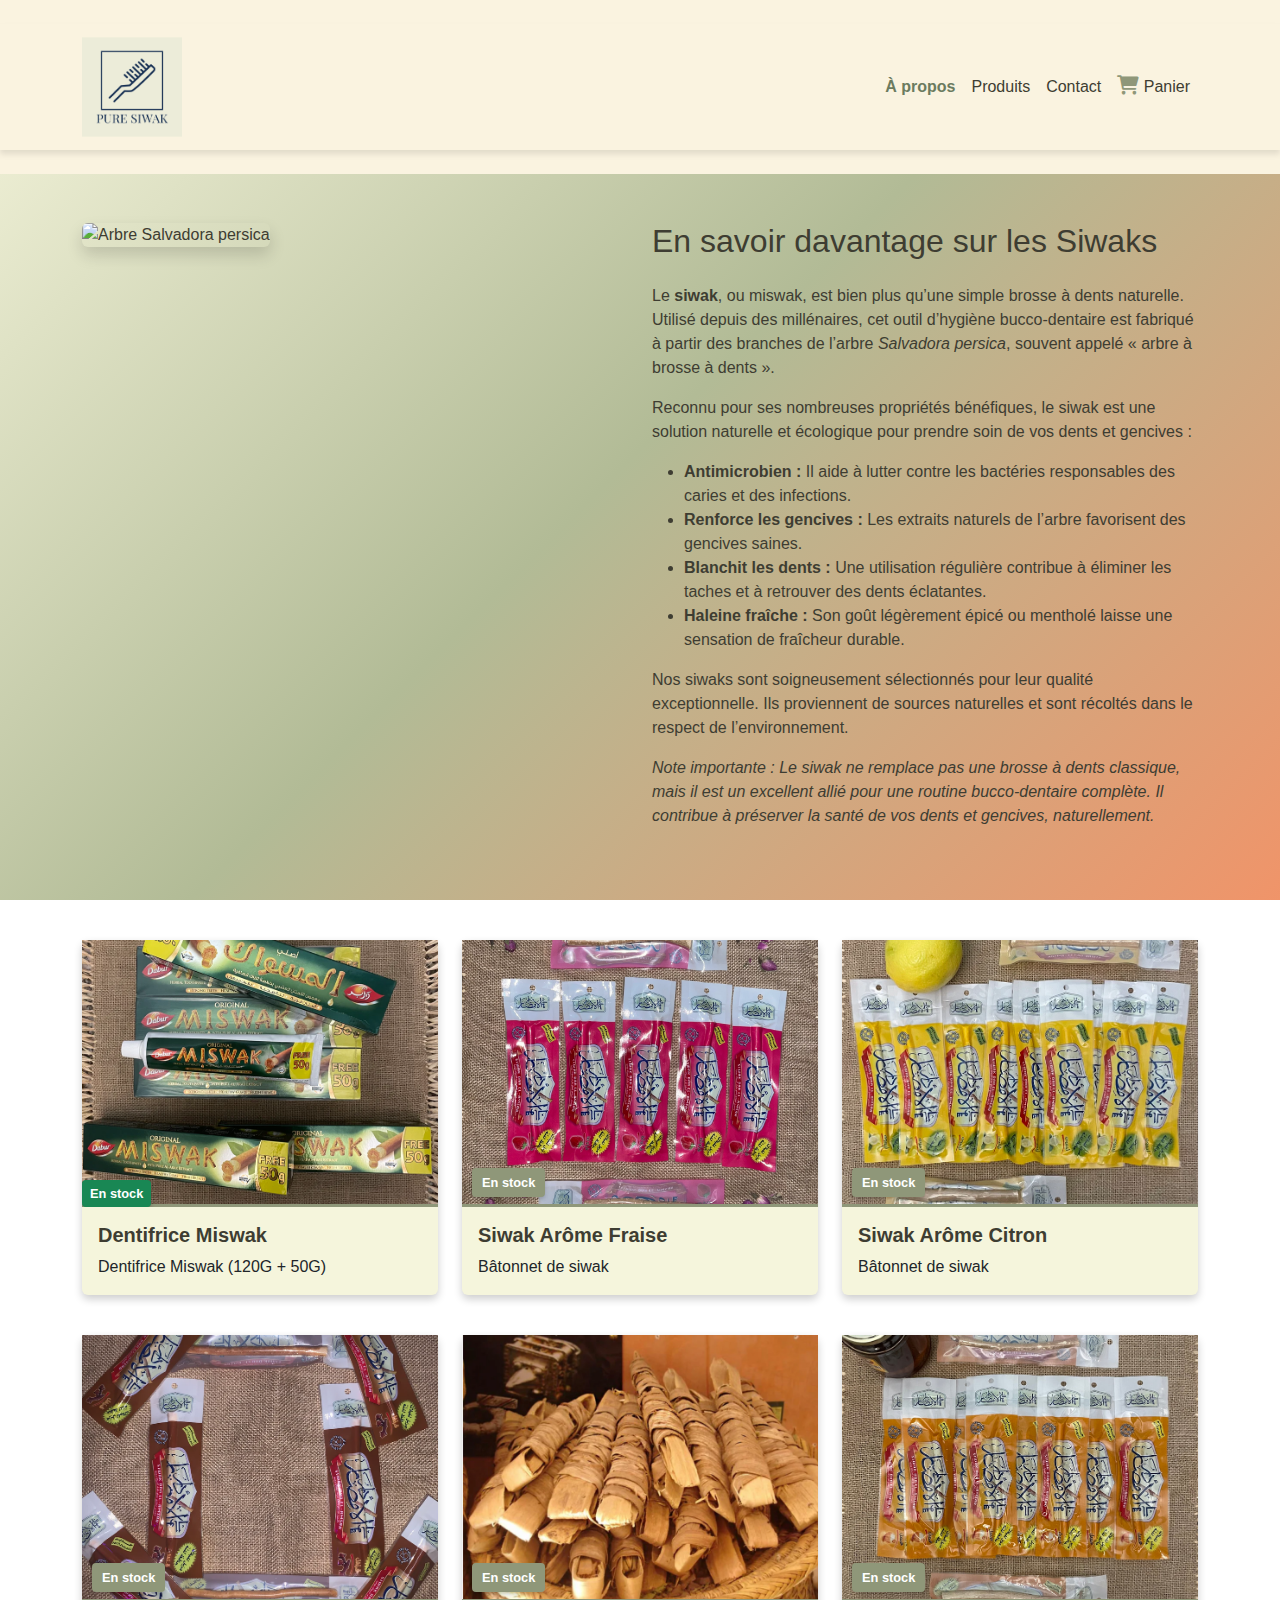
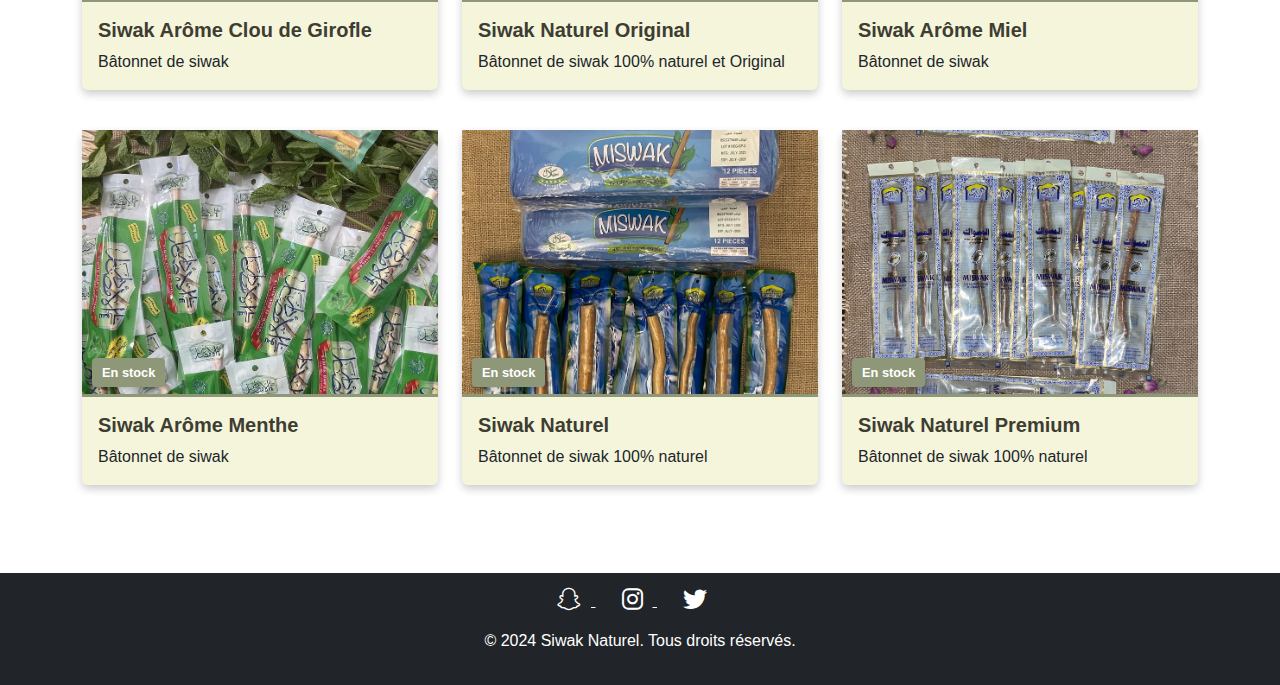
==== commit 875727fc: "modif" ====
--- a/index.html
+++ b/index.html
@@ -87,13 +87,20 @@
 
     <main class="container my-5">
         <div class="row">
-            <div class="col-md-4">
-                <div class="card">
-                    <div class="product-image">
-                        <img src="/image/dentifrice.webp" class="img-default" alt="dentifrice miswak">
-                        <img src="/image/dent.webp" class="img-hover" alt="dent avec et sans Siwak">
-                        <div class="stock-label">En stock</div>
-                    </div>
+            
+            <div class="col-md-4">
+                <div class="card">
+                    <!-- Lien cliquable vers la page produit -->
+                    <a href="product_dentifrice.html" class="stretched-link">
+                        <div class="product-image position-relative">
+                            <img src="/image/dentifrice.webp" class="img-default" alt="dentifrice miswak">
+                            <img src="/image/dent.webp" class="img-hover" alt="dent avec et sans Siwak">
+                            <!-- Badge de stock -->
+                            <div class="stock-label position-absolute bottom-0 start-0 bg-success text-white px-2 py-1">
+                                En stock
+                            </div>
+                        </div>
+                    </a>
                     <div class="card-body">
                         <h5 class="card-title">Dentifrice Miswak</h5>
                         <p class="card-text">Dentifrice Miswak (120G + 50G)</p>
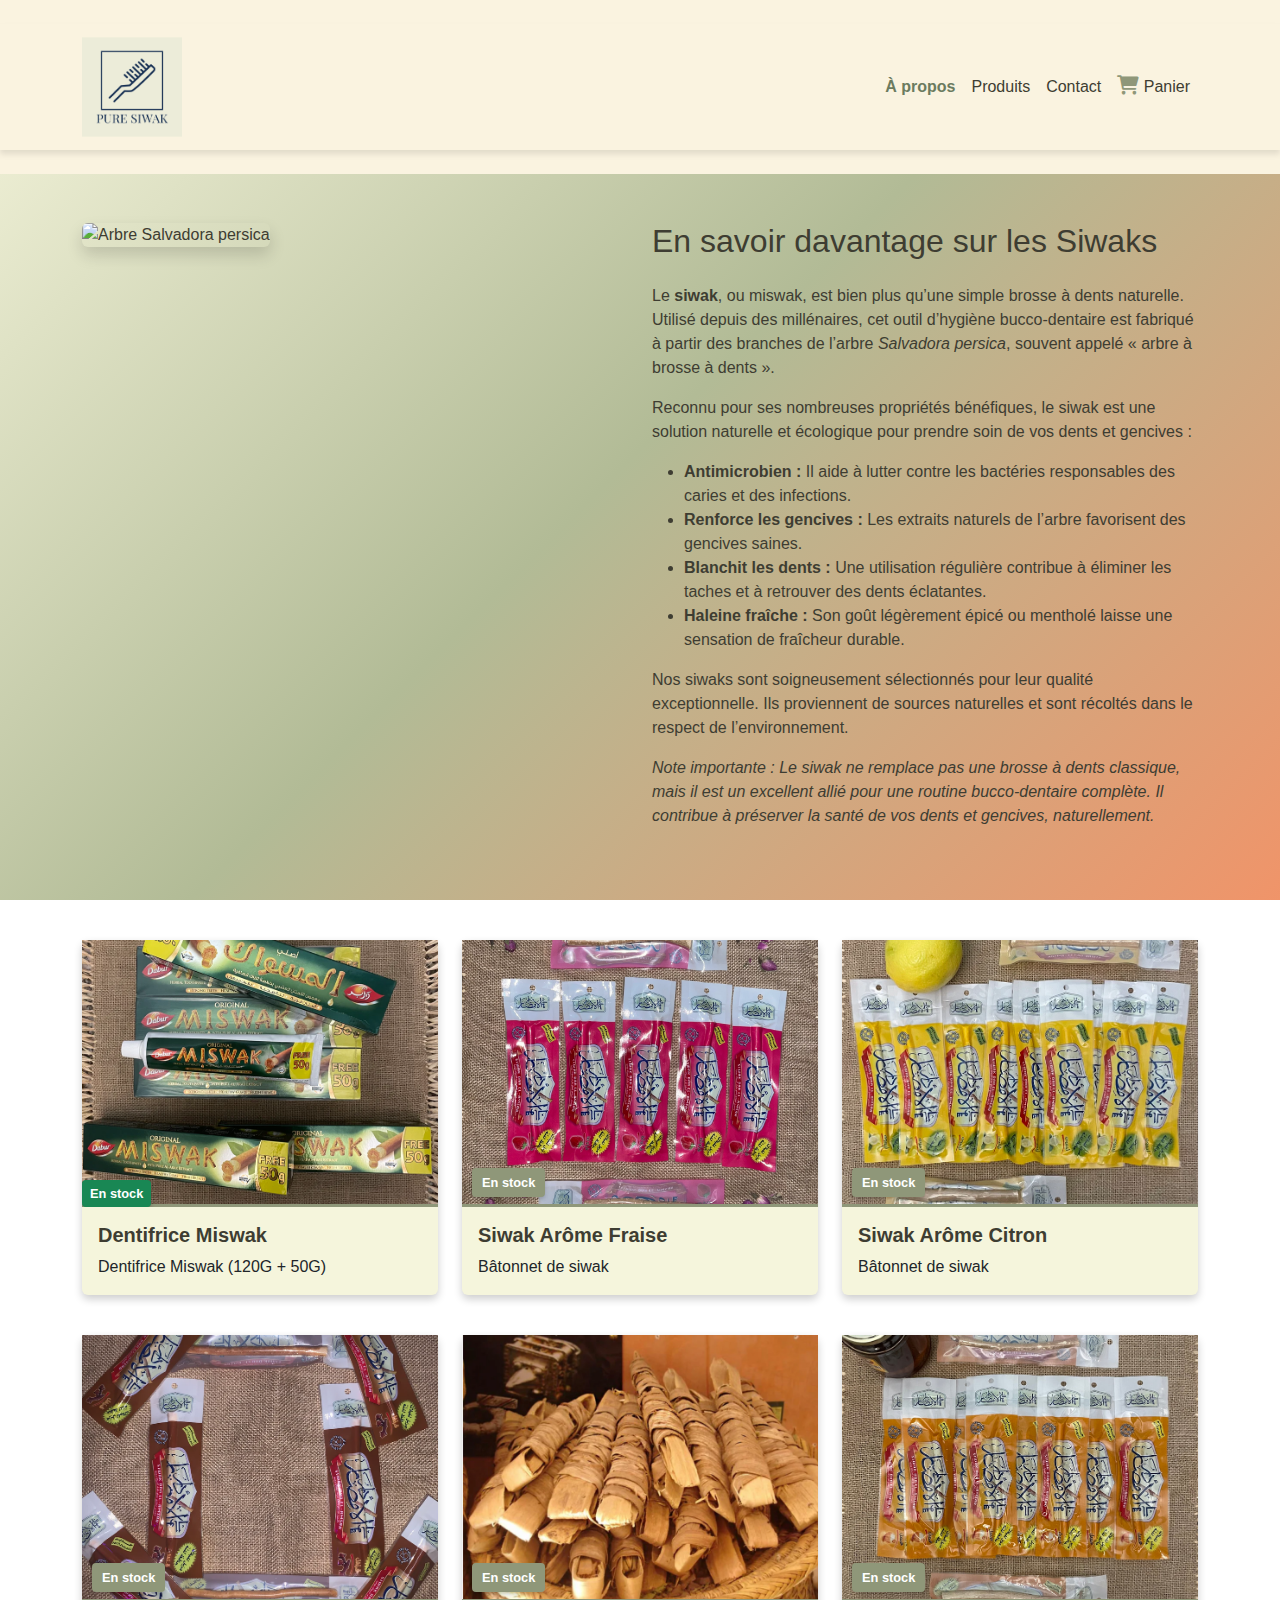
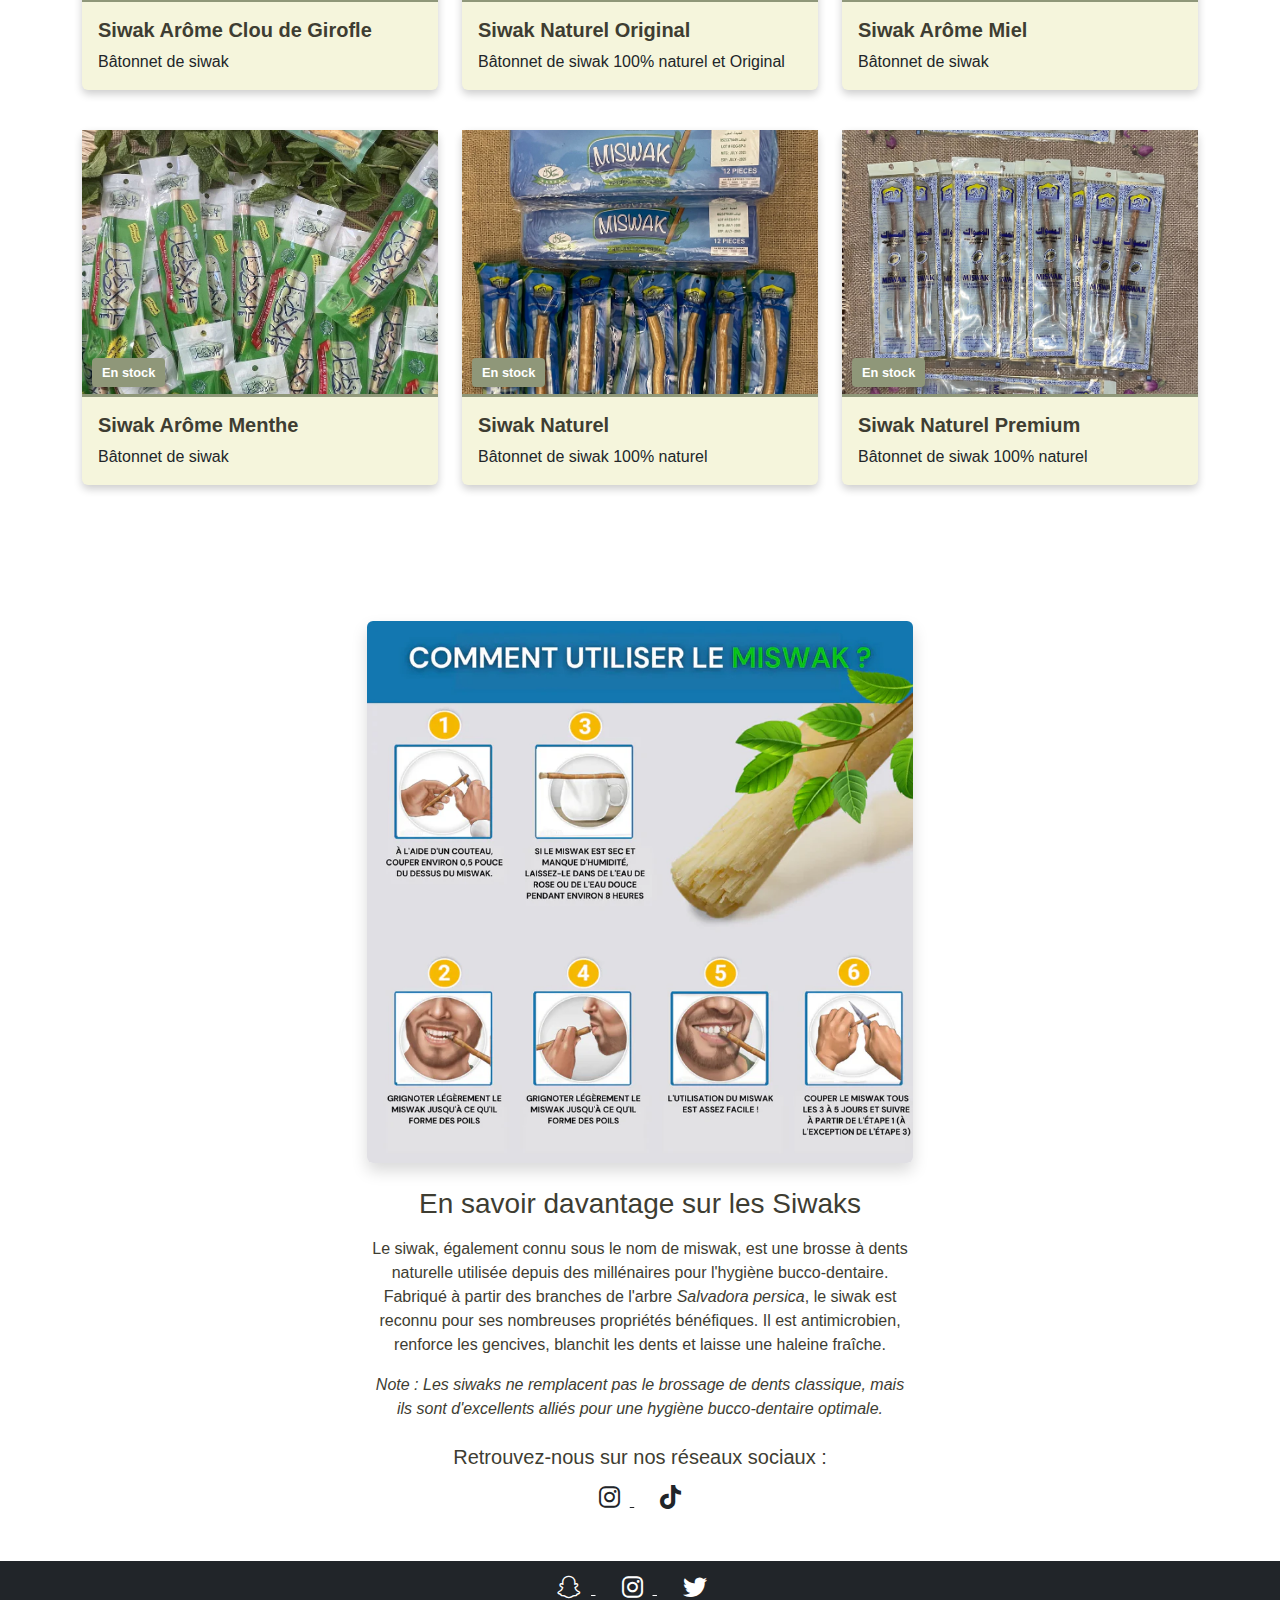
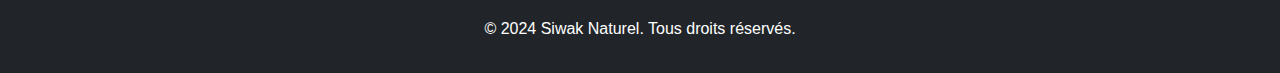
==== commit 378cd2d9: "modif" ====
--- a/index.html
+++ b/index.html
@@ -230,6 +230,32 @@
             
         </div>
     </main>
+
+    <section id="siwak-info" class="py-5 text-center">
+        <div class="container">
+            <div class="row justify-content-center">
+                <div class="col-lg-6">
+                    <img src="/image/IMG_0071.webp" alt="Siwak naturel" class="img-fluid rounded shadow mb-4">
+                    <h3>En savoir davantage sur les Siwaks</h3>
+                    <p class="mt-3">
+                        Le siwak, également connu sous le nom de miswak, est une brosse à dents naturelle utilisée depuis des millénaires pour l'hygiène bucco-dentaire. Fabriqué à partir des branches de l'arbre <em>Salvadora persica</em>, le siwak est reconnu pour ses nombreuses propriétés bénéfiques. Il est antimicrobien, renforce les gencives, blanchit les dents et laisse une haleine fraîche.
+                    </p>
+                    <p class="fst-italic">
+                        Note : Les siwaks ne remplacent pas le brossage de dents classique, mais ils sont d'excellents alliés pour une hygiène bucco-dentaire optimale.
+                    </p>
+                    <h5 class="mt-4">Retrouvez-nous sur nos réseaux sociaux :</h5>
+                    <div class="social-icons mt-3">
+                        <a href="https://www.instagram.com/" target="_blank" class="text-dark me-3" rel="noopener" title="Instagram">
+                            <i class="fab fa-instagram fa-2x"></i>
+                        </a>
+                        <a href="https://www.tiktok.com/" target="_blank" class="text-dark" rel="noopener" title="TikTok">
+                            <i class="fab fa-tiktok fa-2x"></i>
+                        </a>
+                    </div>
+                </div>
+            </div>
+        </div>
+    </section>
 
     <footer class="bg-dark text-white text-center py-3">
         <div class="social-icons">
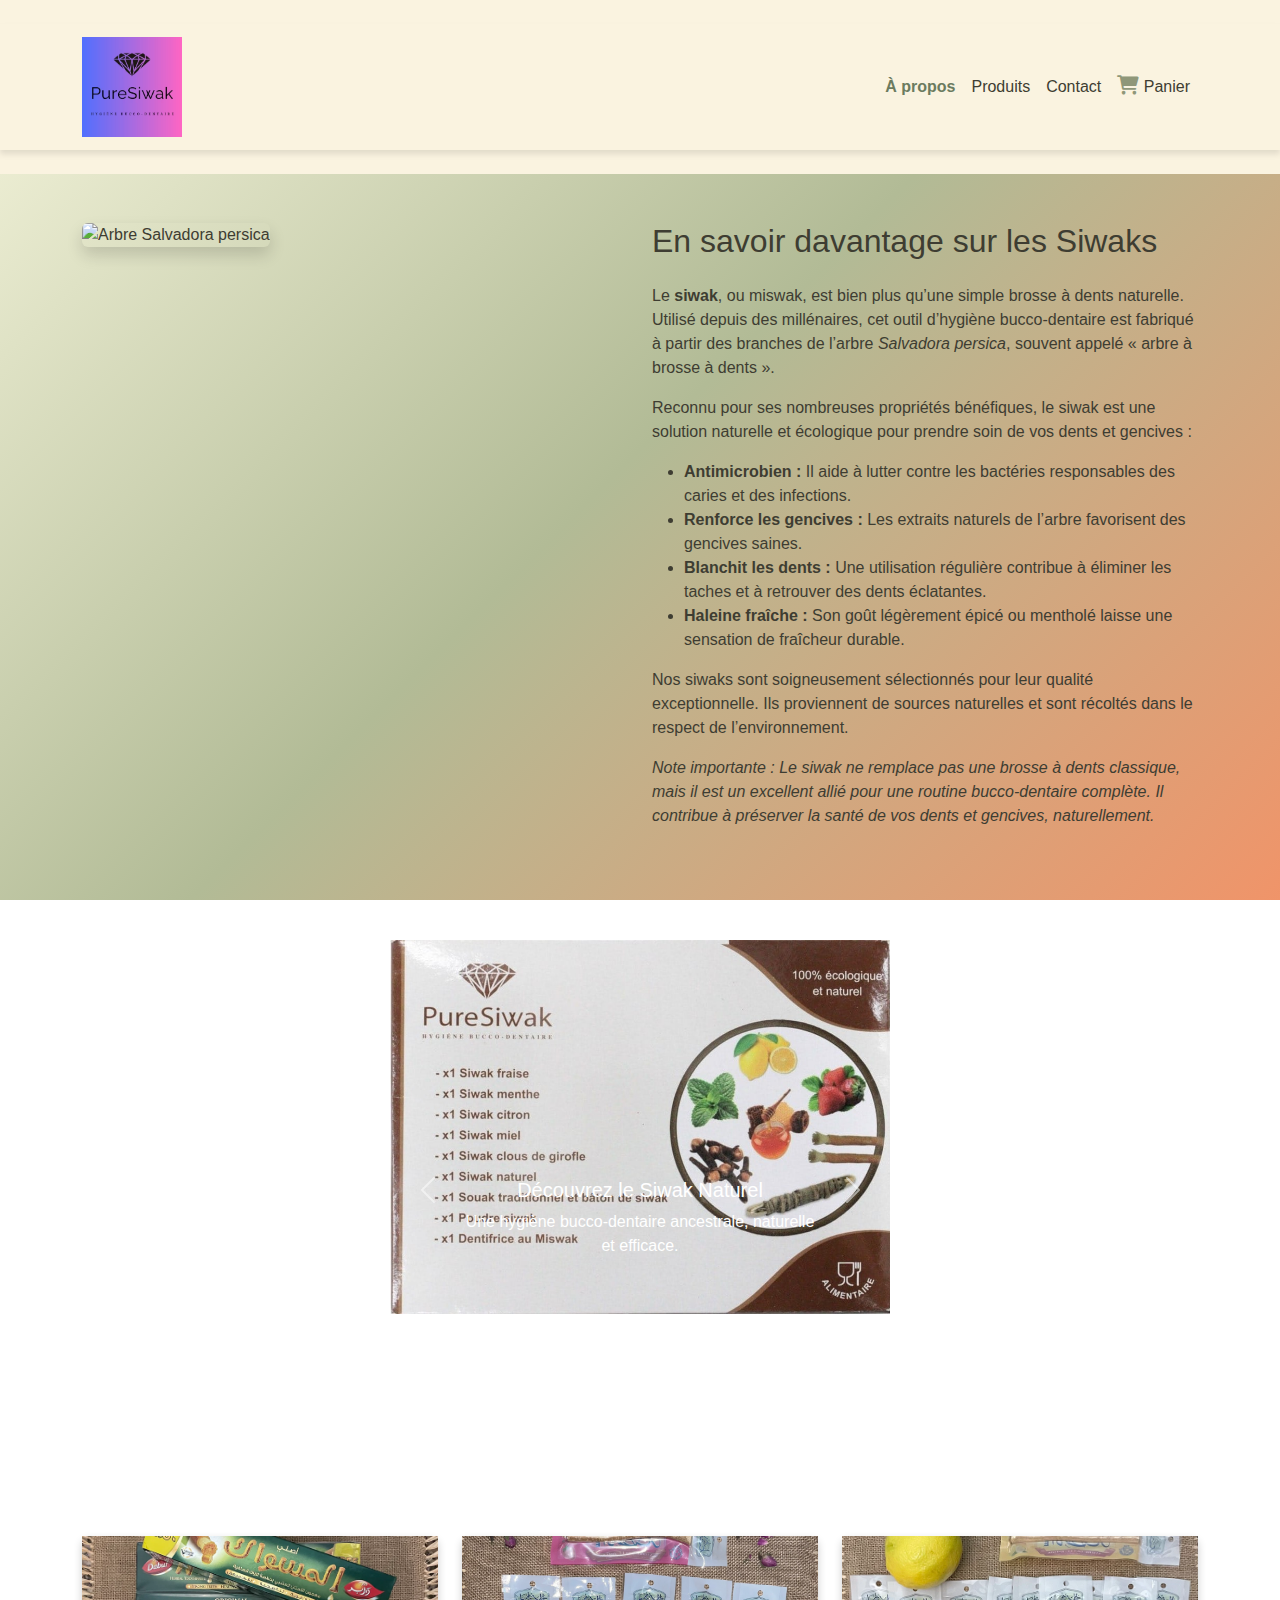
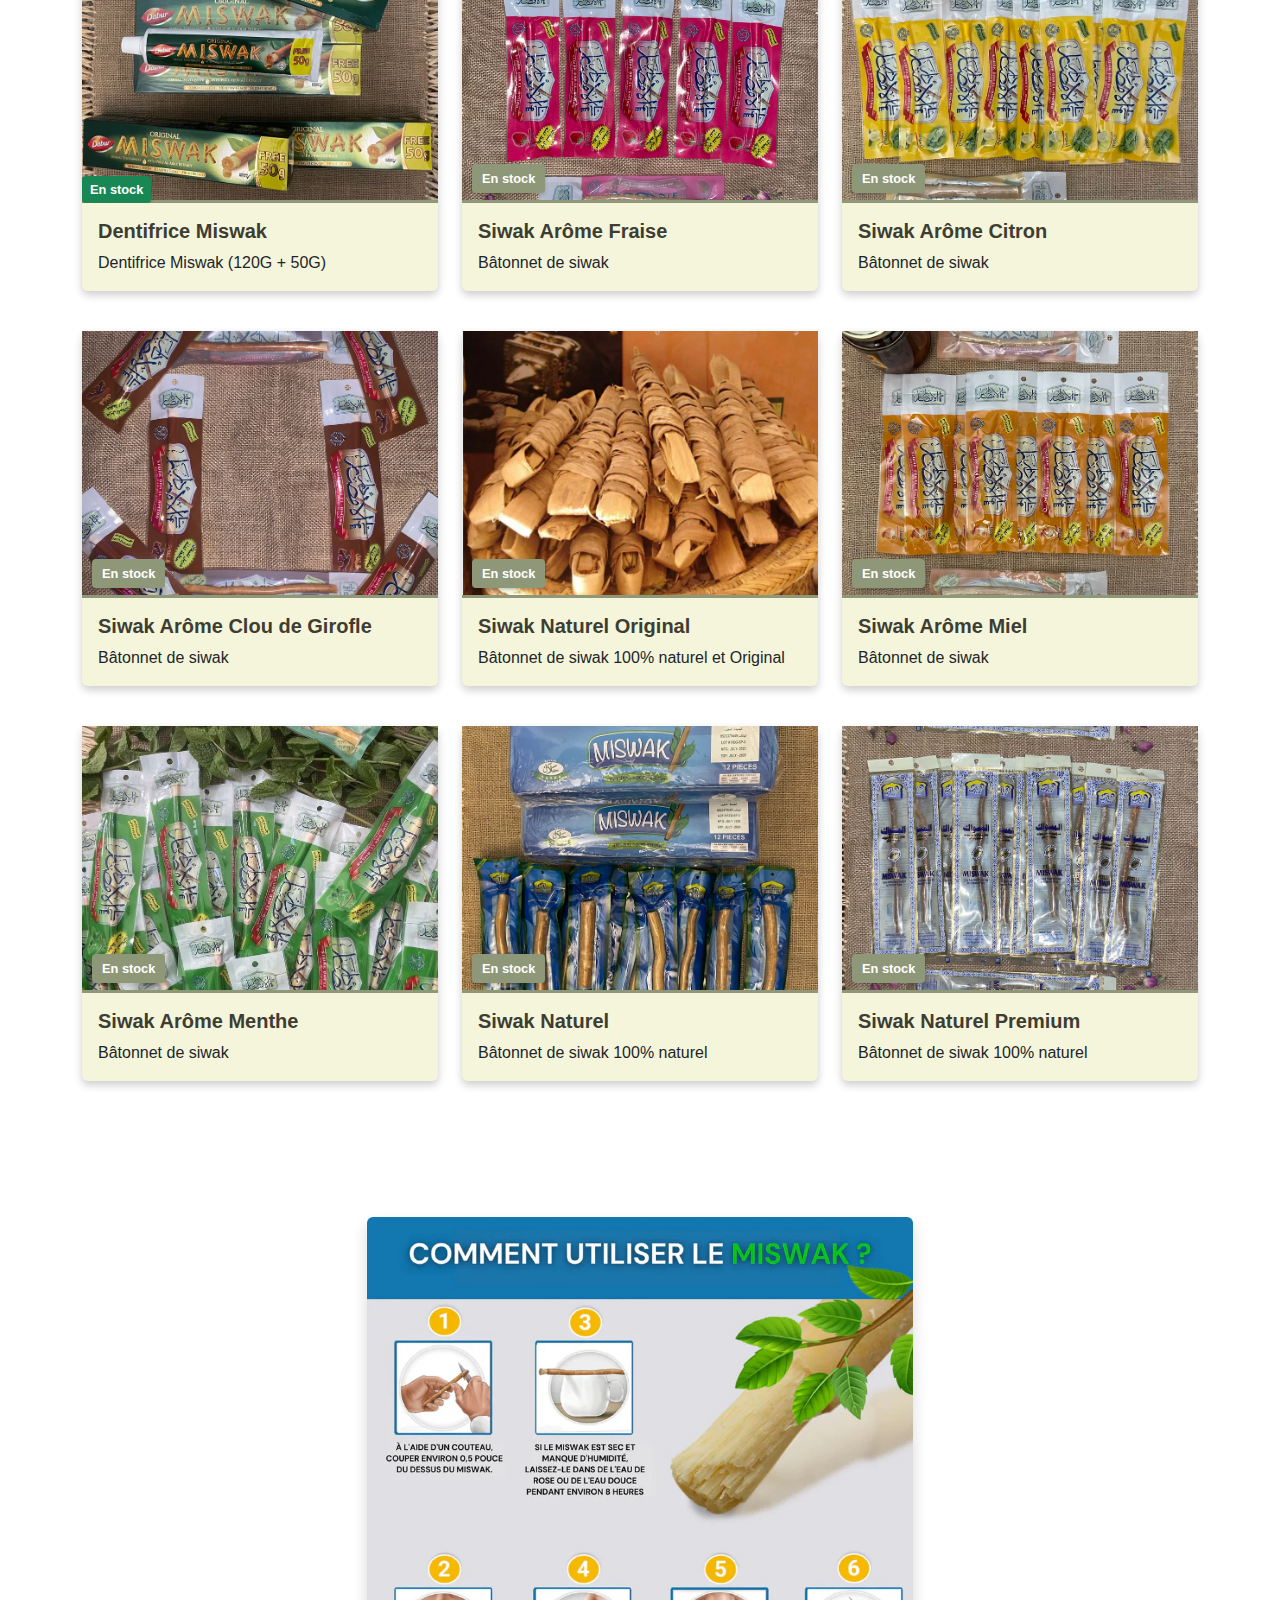
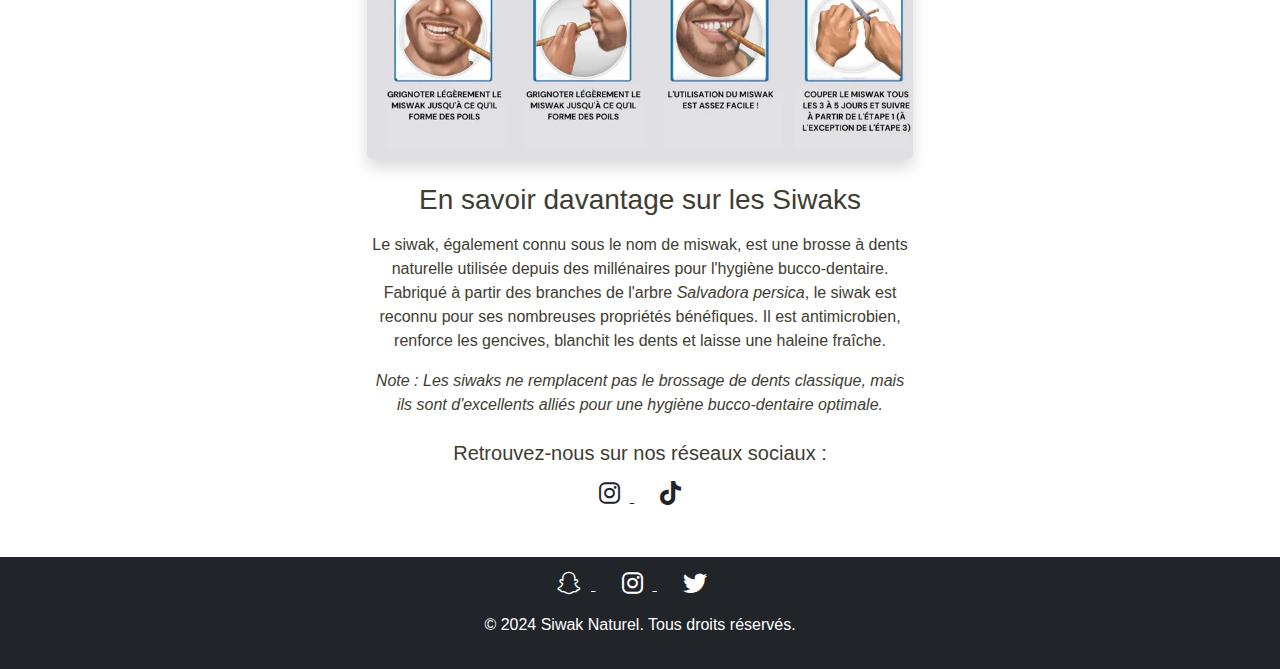
==== commit 8b7d4751: "modif" ====
--- a/index.html
+++ b/index.html
@@ -16,7 +16,7 @@
         <nav class="navbar navbar-expand-lg navbar-light custom-navbar">
             <div class="container">
                 <a class="navbar-brand" href="#">
-                    <img src="/image/logo-png.png" alt="Logo Siwak Naturel" class="navbar-logo">
+                    <img src="/image/logo2.avif" alt="Logo Siwak Naturel" class="navbar-logo">
                 </a>
                 <button class="navbar-toggler" type="button" data-bs-toggle="collapse" data-bs-target="#navbarNav" aria-controls="navbarNav" aria-expanded="false" aria-label="Toggle navigation">
                     <span class="navbar-toggler-icon"></span>
@@ -84,7 +84,44 @@
                 </div>
             </div>
     </section>
-
+    <section id="carousel-section" class="py-5">
+        <div class="container">
+            <div id="siwakCarousel" class="carousel slide" data-bs-ride="carousel">
+                <div class="carousel-inner">
+                    <div class="carousel-item active">
+                        <img src="/image/IMG-20250121-WA0012.jpg" class="d-block w-100" alt="Image 1">
+                        <div class="carousel-caption d-none d-md-block">
+                            <h5>Découvrez le Siwak Naturel</h5>
+                            <p>Une hygiène bucco-dentaire ancestrale, naturelle et efficace.</p>
+                        </div>
+                    </div>
+                    <div class="carousel-item">
+                        <img src="/image/IMG-20250121-WA0019.jpg" class="d-block w-100" alt="Image 2">
+                        <div class="carousel-caption d-none d-md-block">
+                            <h5>Propriétés uniques</h5>
+                            <p>Des produits respectueux de votre santé et de l'environnement.</p>
+                        </div>
+                    </div>
+                    <div class="carousel-item">
+                        <img src="/image/dent.webp" class="d-block w-100" alt="Image 3">
+                        <div class="carousel-caption d-none d-md-block">
+                            <h5>Un choix varié</h5>
+                            <p>Découvrez nos siwaks aromatisés pour une expérience unique.</p>
+                        </div>
+                    </div>
+                </div>
+                <button class="carousel-control-prev" type="button" data-bs-target="#siwakCarousel" data-bs-slide="prev">
+                    <span class="carousel-control-prev-icon" aria-hidden="true"></span>
+                    <span class="visually-hidden">Précédent</span>
+                </button>
+                <button class="carousel-control-next" type="button" data-bs-target="#siwakCarousel" data-bs-slide="next">
+                    <span class="carousel-control-next-icon" aria-hidden="true"></span>
+                    <span class="visually-hidden">Suivant</span>
+                </button>
+            </div>
+        </div>
+    </section>
+    
     <main class="container my-5">
         <div class="row">
             
@@ -111,11 +148,13 @@
 
             <div class="col-md-4">
                 <div class="card">
+                    <a href="product_siwakfraise.html" class="stretched-link">
                     <div class="product-image">
                         <img src="/image/fraise.webp" class="img-default" alt="Siwak arôme fraise">
                         <img src="/image/dent.webp" class="img-hover" alt="dent avec et sans Siwak">
                         <div class="stock-label">En stock</div>
                     </div>
+                </a>
                     <div class="card-body">
                         <h5 class="card-title">Siwak Arôme Fraise</h5>
                         <p class="card-text">Bâtonnet de siwak</p>
--- a/css/style.css
+++ b/css/style.css
@@ -86,6 +86,12 @@
     font-size: 1.5rem; /* Taille des icônes */
 }
 
+.carousel {
+    width: 500px; /* Largeur de la diapositive */
+    height: 500px; /* Hauteur de la diapositive */
+    margin: 0 auto; /* Centrer la diapositive */
+
+}
 
 .card {
     border: none;
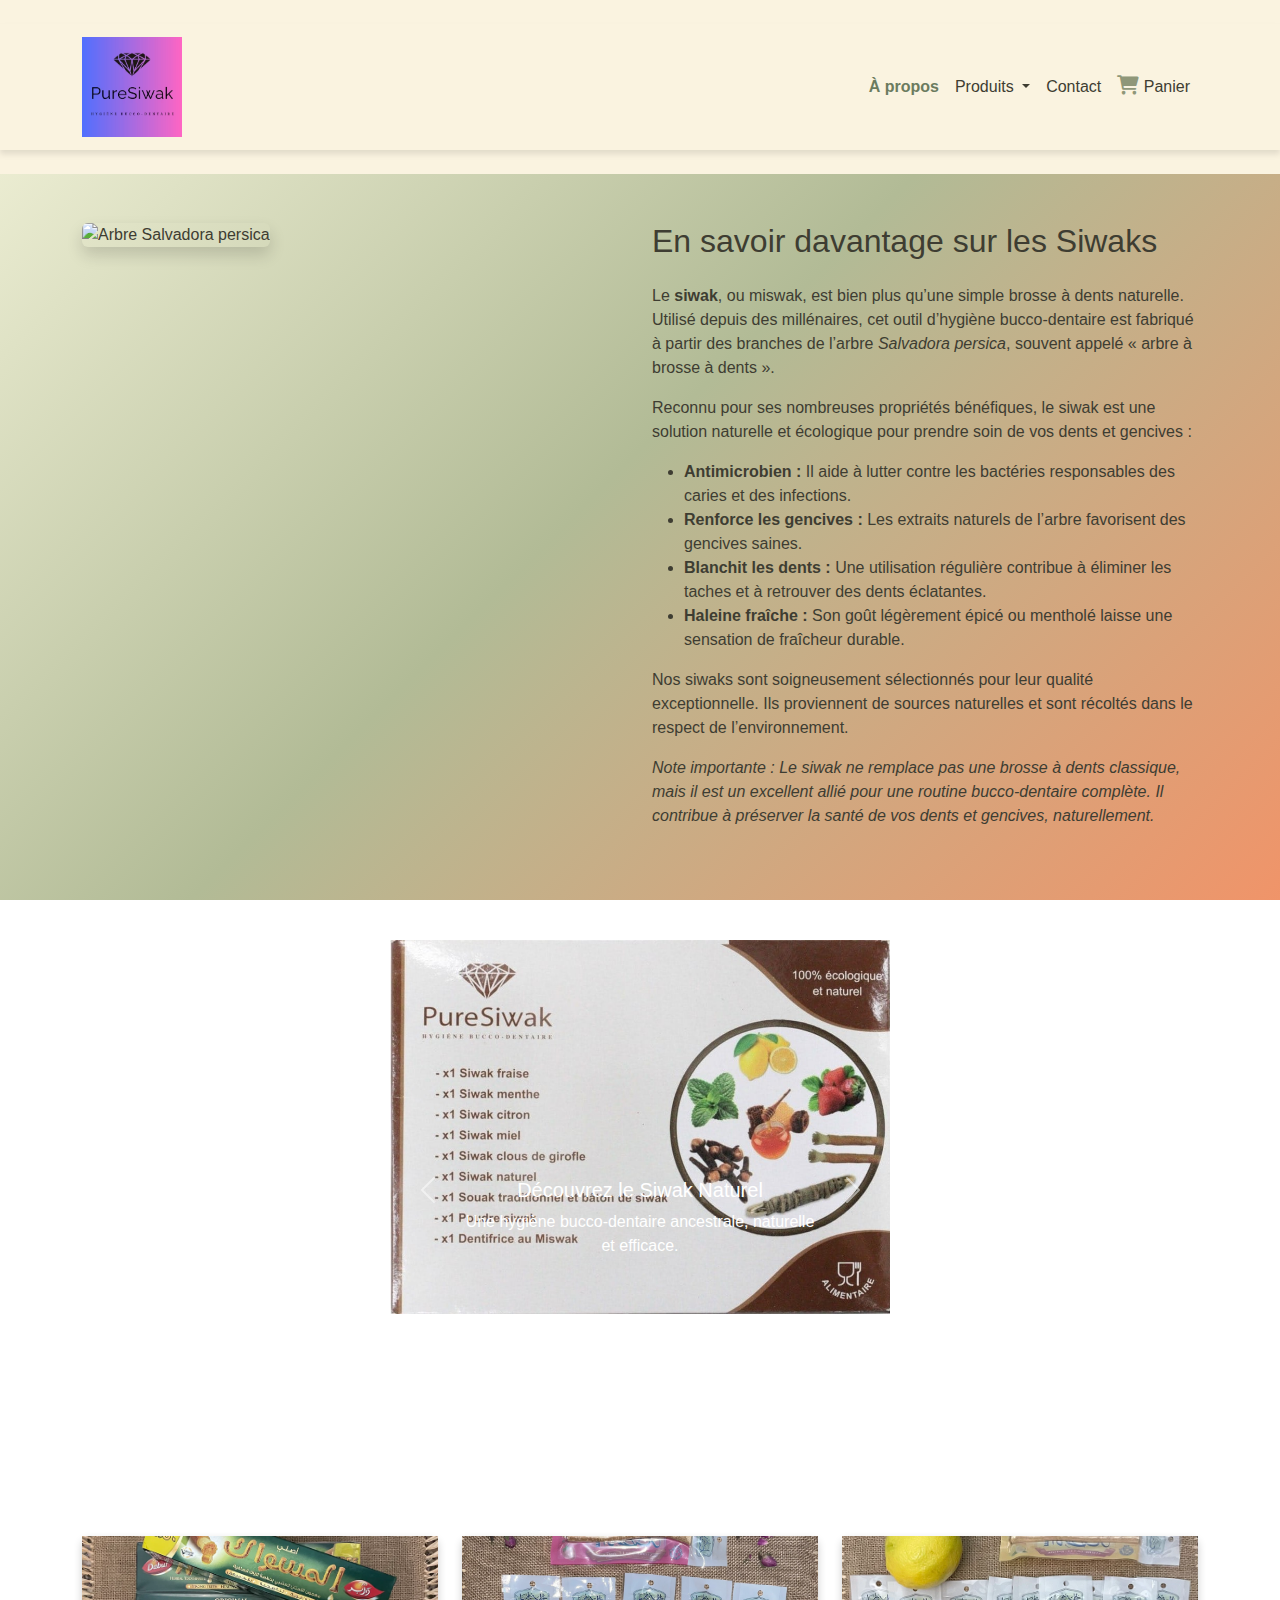
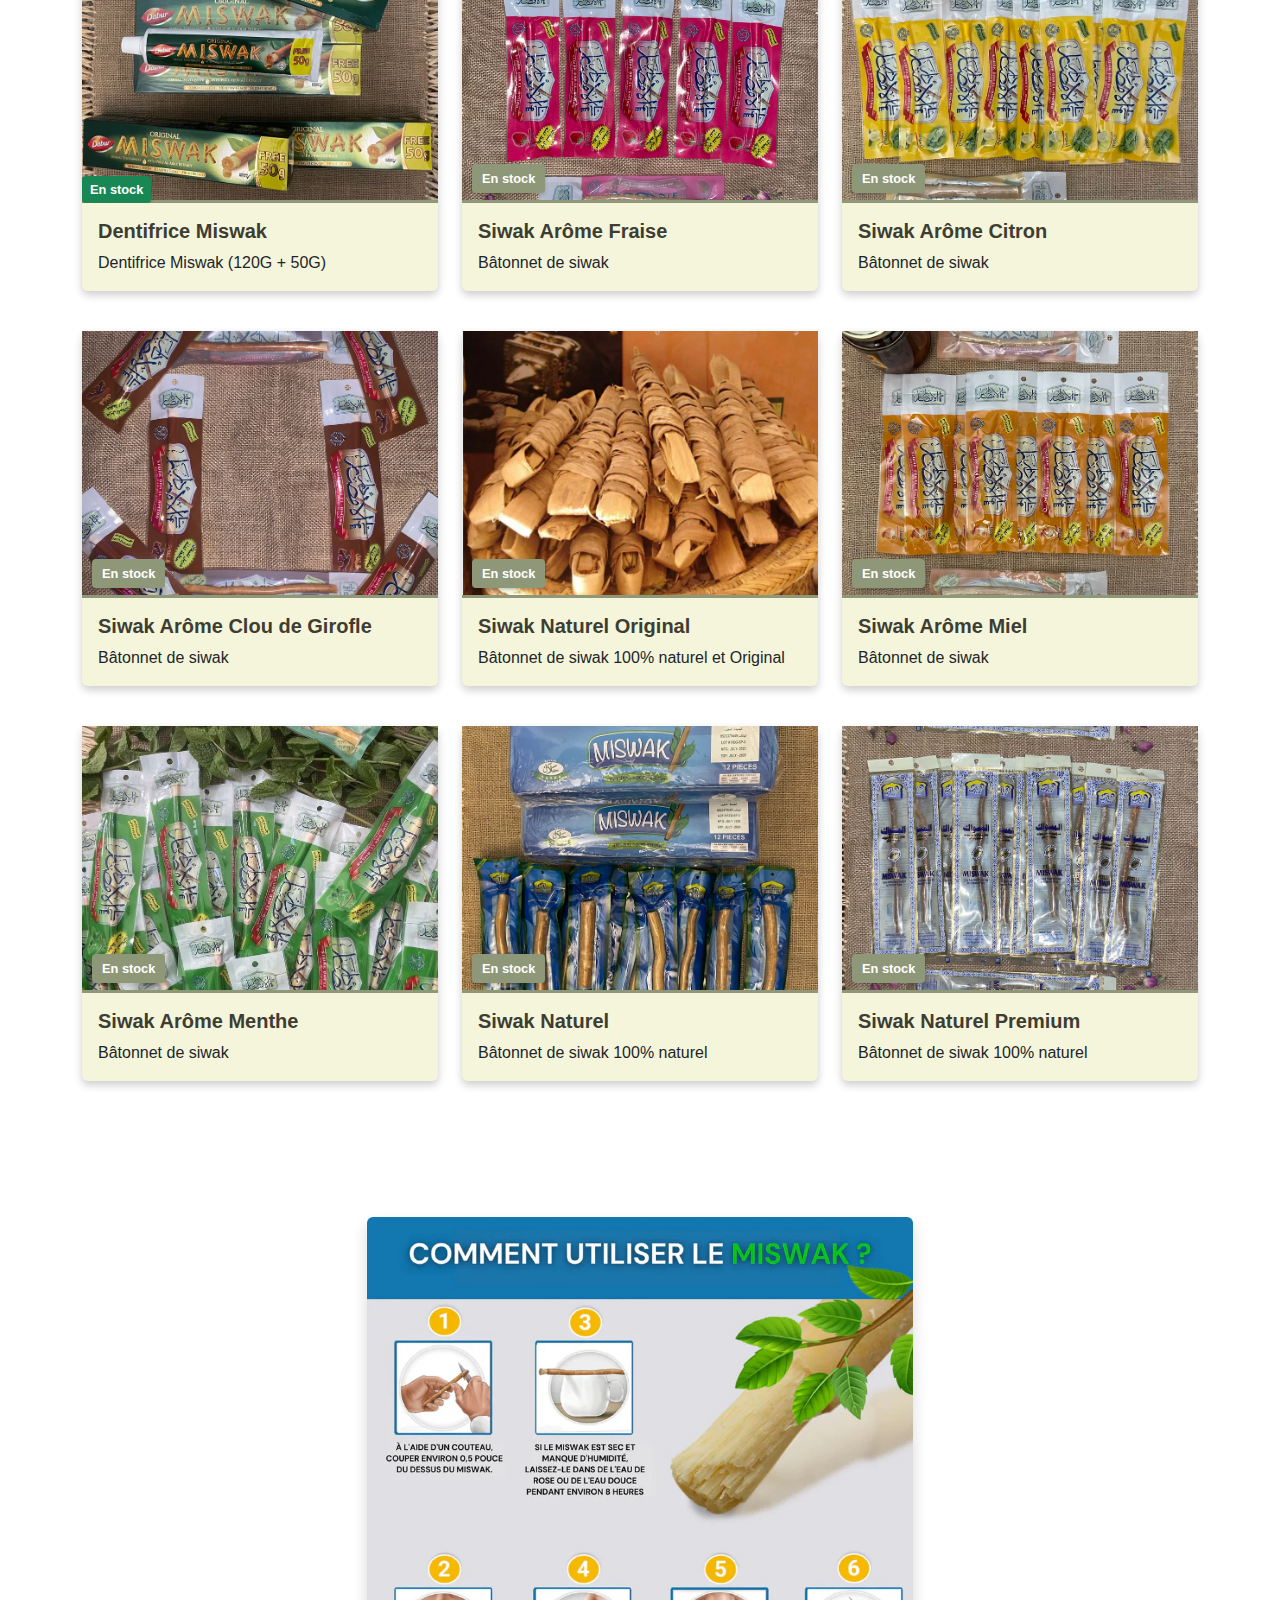
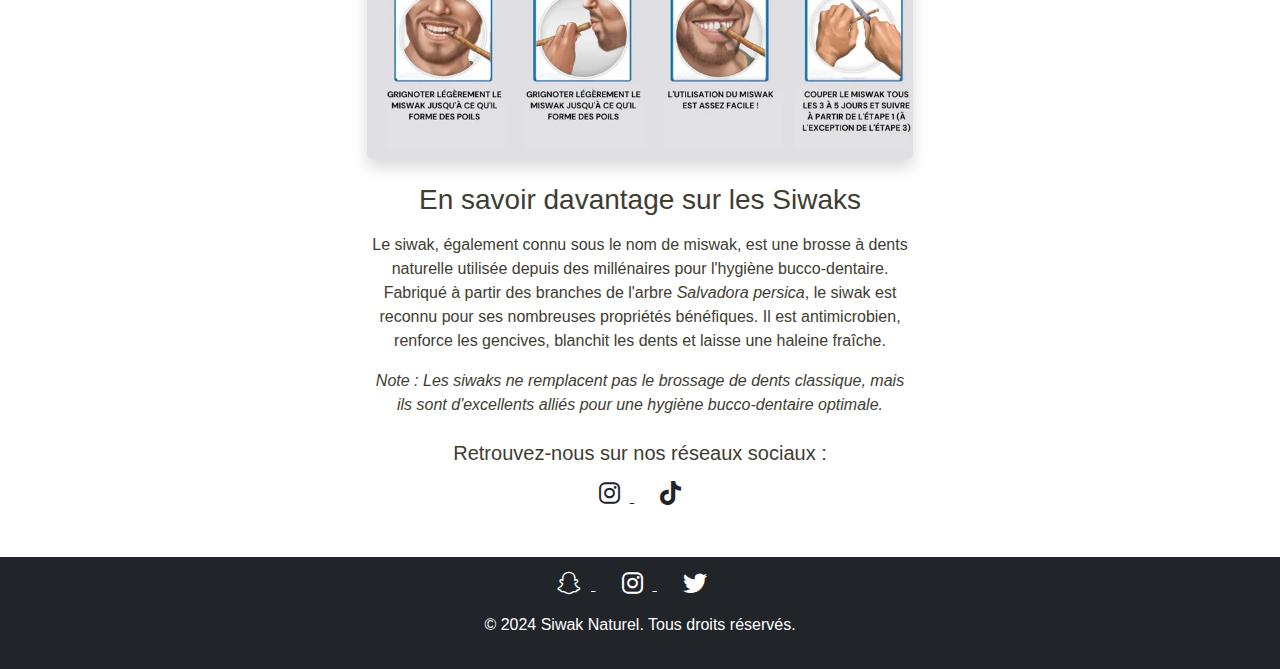
==== commit d862f255: "modif nav bar" ====
--- a/index.html
+++ b/index.html
@@ -18,7 +18,8 @@
                 <a class="navbar-brand" href="#">
                     <img src="/image/logo2.avif" alt="Logo Siwak Naturel" class="navbar-logo">
                 </a>
-                <button class="navbar-toggler" type="button" data-bs-toggle="collapse" data-bs-target="#navbarNav" aria-controls="navbarNav" aria-expanded="false" aria-label="Toggle navigation">
+                <button class="navbar-toggler" type="button" data-bs-toggle="collapse" data-bs-target="#navbarNav"
+                    aria-controls="navbarNav" aria-expanded="false" aria-label="Toggle navigation">
                     <span class="navbar-toggler-icon"></span>
                 </button>
                 <div class="collapse navbar-collapse" id="navbarNav">
@@ -26,8 +27,22 @@
                         <li class="nav-item">
                             <a class="nav-link active" href="#about">À propos</a>
                         </li>
-                        <li class="nav-item">
-                            <a class="nav-link" href="#products">Produits</a>
+                        <li class="nav-item dropdown">
+                            <a class="nav-link dropdown-toggle" href="#" id="productsDropdown" role="button"
+                                data-bs-toggle="dropdown" aria-expanded="false">
+                                Produits
+                            </a>
+                            <ul class="dropdown-menu" aria-labelledby="productsDropdown">
+                                <li><a class="dropdown-item" href="/product_dentifrice.html">Dentifirce Miswak</a></li>
+                                <li><a class="dropdown-item" href="/product_siwakfraise.html">Siwak Fraise</a></li>
+                                <li><a class="dropdown-item" href="/product_siwakcitron.html">Siwak Citron</a></li>
+                                <li><a class="dropdown-item" href="/product_siwakgirofle.html">Siwak Girofle</a></li>
+                                <li><a class="dropdown-item" href="/product_siwakoriginal.html">Siwak Original</a></li>
+                                <li><a class="dropdown-item" href="/product_siwakmiel.html">Siwak Miel</a></li>
+                                <li><a class="dropdown-item" href="/product_siwakmenthe.html">Siwak Menthe</a></li>
+                                <li><a class="dropdown-item" href="/product_siwaknature.html">Siwak Naturel</a></li>
+                                <li><a class="dropdown-item" href="/product_siwakpremium.html">Siwak Premium</a></li>
+                            </ul>
                         </li>
                         <li class="nav-item">
                             <a class="nav-link" href="#contact">Contact</a>
@@ -41,9 +56,8 @@
                 </div>
             </div>
         </nav>
-        
-        
     </header>
+    
 
     <section id="about" class="py-5">
         <div class="container">
@@ -165,11 +179,13 @@
 
             <div class="col-md-4">
                 <div class="card">
+                    <a href="product_siwakcitron.html" class="stretched-link">
                     <div class="product-image">
                         <img src="/image/citron.webp" class="img-default" alt="Siwak Arôme Citron">
                         <img src="/image/dent.webp" class="img-hover" alt="dent avec et sans Siwak">
                         <div class="stock-label">En stock</div>
                     </div>
+                </a>
                     <div class="card-body">
                         <h5 class="card-title">Siwak Arôme Citron</h5>
                         <p class="card-text">Bâtonnet de siwak</p>
@@ -180,11 +196,13 @@
 
             <div class="col-md-4">
                 <div class="card">
+                    <a href="product_siwakgirofle.html" class="stretched-link">
                     <div class="product-image">
                         <img src="/image/clou de girofle.webp" class="img-default" alt="Siwak arôme clou de girofle">
                         <img src="/image/dent.webp" class="img-hover" alt="dent avec et sans Siwak">
                         <div class="stock-label">En stock</div>
                     </div>
+                </a>
                     <div class="card-body">
                         <h5 class="card-title">Siwak Arôme Clou de Girofle</h5>
                         <p class="card-text">Bâtonnet de siwak</p>
@@ -195,11 +213,13 @@
 
             <div class="col-md-4">
                 <div class="card">
+                    <a href="product_siwakoriginal.html" class="stretched-link">
                     <div class="product-image">
                         <img src="/image/original.webp" class="img-default" alt="Siwak original">
                         <img src="/image/dent.webp" class="img-hover" alt="dent avec et sans Siwak">
                         <div class="stock-label">En stock</div>
                     </div>
+                </a>
                     <div class="card-body">
                         <h5 class="card-title">Siwak Naturel Original</h5>
                         <p class="card-text">Bâtonnet de siwak 100% naturel et Original</p>
@@ -210,11 +230,13 @@
 
             <div class="col-md-4">
                 <div class="card">
+                    <a href="product_siwakmiel.html" class="stretched-link">
                     <div class="product-image">
                         <img src="/image/miel.jpg" class="img-default" alt="Siwak arôme miel">
                         <img src="/image/dent.webp" class="img-hover" alt="dent avec et sans Siwak">
                         <div class="stock-label">En stock</div>
                     </div>
+                </a>
                     <div class="card-body">
                         <h5 class="card-title">Siwak Arôme Miel</h5>
                         <p class="card-text">Bâtonnet de siwak</p>
@@ -225,11 +247,13 @@
 
             <div class="col-md-4">
                 <div class="card">
+                    <a href="product_siwakmenthe.html" class="stretched-link">
                     <div class="product-image">
                         <img src="/image/menthe.webp" class="img-default" alt="Siwak naturel">
                         <img src="/image/dent.webp" class="img-hover" alt="dent avec et sans Siwak">
                         <div class="stock-label">En stock</div>
                     </div>
+                </a>
                     <div class="card-body">
                         <h5 class="card-title">Siwak Arôme Menthe</h5>
                         <p class="card-text">Bâtonnet de siwak </p>
@@ -240,11 +264,13 @@
 
             <div class="col-md-4">
                 <div class="card">
+                    <a href="product_siwaknature.html" class="stretched-link">
                     <div class="product-image">
                         <img src="/image/naturel.webp" class="img-default" alt="Siwak naturel">
                         <img src="/image/dent.webp" class="img-hover" alt="dent avec et sans Siwak">
                         <div class="stock-label">En stock</div>
                     </div>
+                </a>
                     <div class="card-body">
                         <h5 class="card-title">Siwak Naturel</h5>
                         <p class="card-text">Bâtonnet de siwak 100% naturel</p>
